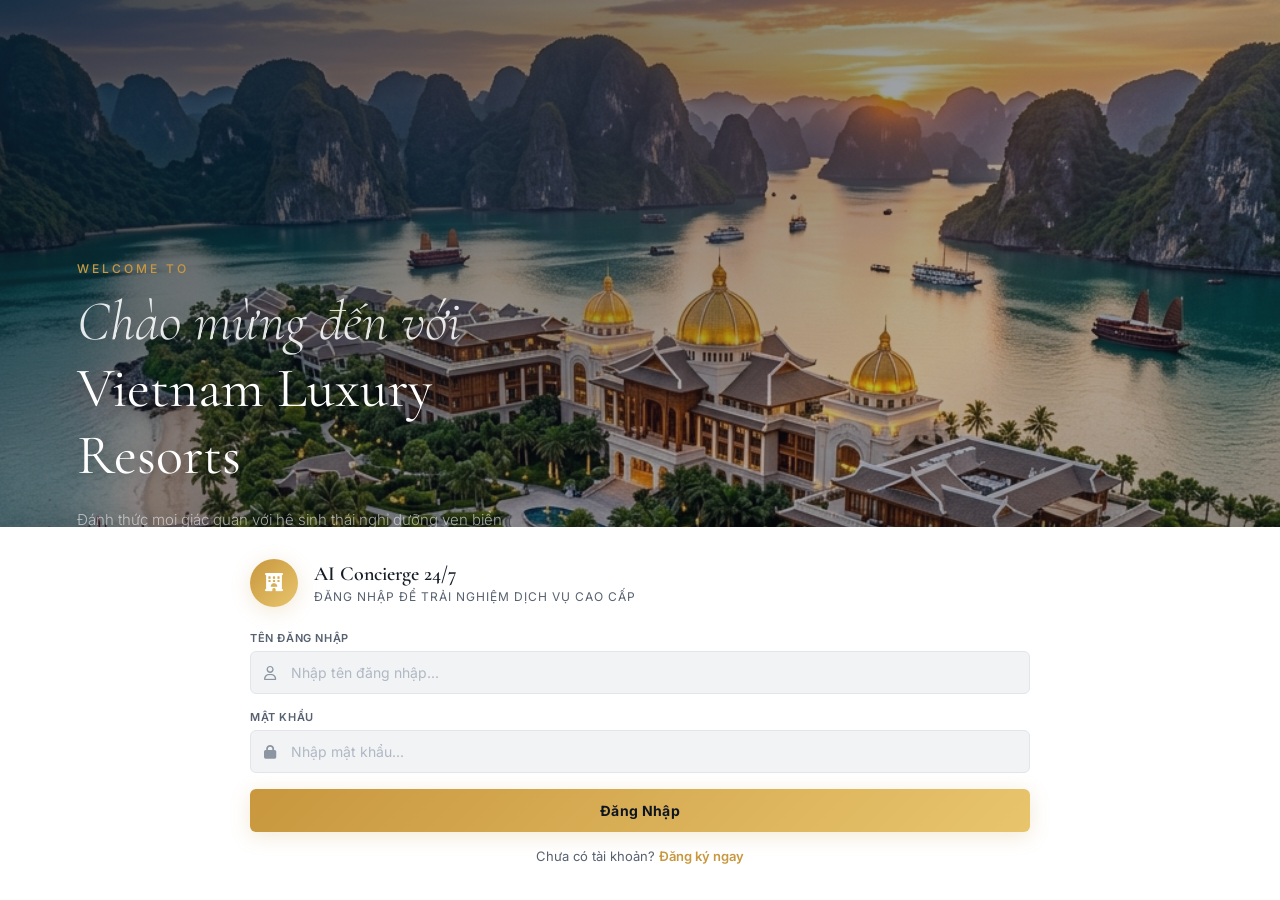
==== frontend/index.html @ 7d132e25 "initial commit" ====
<!DOCTYPE html>
<html lang="vi">
<head>
    <meta charset="UTF-8">
    <meta name="viewport" content="width=device-width, initial-scale=1.0">
    <title>Vietnam Luxury Resorts — AI Concierge 24/7</title>
    <meta name="description" content="Hệ sinh thái nghỉ dưỡng cao cấp Việt Nam với AI Concierge thông minh phục vụ 24/7.">
    <link rel="preconnect" href="https://fonts.googleapis.com">
    <link rel="preconnect" href="https://fonts.gstatic.com" crossorigin>
    <link href="https://fonts.googleapis.com/css2?family=Cormorant+Garamond:ital,wght@0,300;0,400;0,500;0,600;0,700;1,300;1,400&family=Inter:wght@300;400;500;600;700&display=swap" rel="stylesheet">
    <link rel="stylesheet" href="https://cdnjs.cloudflare.com/ajax/libs/font-awesome/6.4.0/css/all.min.css">
    <link rel="stylesheet" href="css/styles.css">
</head>
<body>
    <div id="app">

        <!-- ========== UTILITY TOP BAR ========== -->
        <div id="topbar" class="topbar hidden">
            <div class="topbar-inner">
                <div class="topbar-left">
                    <span class="topbar-greeting"><i class="fa-regular fa-bell"></i> Xin chào, <strong id="topbar-user-name">Guest</strong></span>
                </div>
                <div class="topbar-right">
                    <a href="#" id="topbar-login-link" class="topbar-link"><i class="fa-solid fa-magnifying-glass"></i></a>
                    <span class="topbar-sep">·</span>
                    <span class="topbar-lang">🇻🇳 VIE ›</span>
                    <span class="topbar-sep">·</span>
                    <button id="logout-btn" class="topbar-link topbar-btn" title="Đăng xuất"><i class="fa-solid fa-right-from-bracket"></i> Đăng xuất</button>
                </div>
            </div>
        </div>

        <!-- ========== MAIN NAVBAR — Vinpearl centered logo ========== -->
        <nav id="navbar" class="hidden">
            <div class="nav-inner">
                <button class="nav-hamburger" id="nav-hamburger-btn" aria-label="Menu">
                    <span></span><span></span><span></span>
                </button>

                <div class="nav-left">
                    <a href="#chat" id="nav-chat" class="nav-link active">Trò chuyện</a>
                    <a href="#services" id="nav-services" class="nav-link">Dịch vụ</a>
                    <a href="#admin" id="nav-admin" class="nav-link hidden">Quản trị</a>
                </div>

                <a href="#" class="nav-brand">
                    <svg class="brand-icon" viewBox="0 0 64 52" fill="none">
                        <path d="M32 2C26 10 12 16 4 30c4-6 14-14 28-16 14 2 24 10 28 16C52 16 38 10 32 2z" fill="url(#gGrad)" stroke="url(#gGrad)" stroke-width=".5"/>
                        <path d="M32 2C28 8 18 14 12 24c3-4 10-10 20-12 10 2 17 8 20 12C46 14 36 8 32 2z" fill="url(#gGrad2)" opacity=".5"/>
                        <defs>
                            <linearGradient id="gGrad" x1="4" y1="2" x2="60" y2="30"><stop stop-color="#C8973E"/><stop offset="1" stop-color="#E8C56D"/></linearGradient>
                            <linearGradient id="gGrad2" x1="12" y1="2" x2="52" y2="24"><stop stop-color="#F0D888"/><stop offset="1" stop-color="#C8973E"/></linearGradient>
                        </defs>
                    </svg>
                    <div class="brand-name">
                        <span class="brand-main">VIETNAM LUXURY</span>
                        <span class="brand-sub">RESORTS &amp; SPA</span>
                    </div>
                </a>

                <div class="nav-right">
                    <a href="#" class="nav-link nav-link-secondary">Ưu đãi khuyến mãi</a>
                    <a href="#" class="nav-link nav-link-secondary">VinClub</a>
                    <a href="#chat" class="nav-cta" id="btn-book-now">Đặt Ngay</a>
                </div>
            </div>
        </nav>

        <!-- ========== PAGES ========== -->
        <main id="main-content">

            <!-- ===== 1. LOGIN PAGE — Full-screen Hero ===== -->
            <section id="login-page" class="page-view">
                <div class="hero">
                    <div class="hero-img"></div>
                    <div class="hero-dim"></div>

                    <div class="hero-text">
                        <p class="hero-eyebrow">Welcome to</p>
                        <h1 class="hero-heading"><em>Chào mừng đến với</em><br>Vietnam Luxury Resorts</h1>
                        <p class="hero-desc">Đánh thức mọi giác quan với hệ sinh thái nghỉ dưỡng ven biển đẳng cấp của Vietnam Luxury Resorts</p>
                        <a href="#login" class="hero-btn" id="hero-explore-btn">Khám phá<span class="hero-btn-arrow">→</span></a>
                    </div>

                    <!-- Booking-bar style login -->
                    <div class="hero-bottom-bar">
                        <div class="bottom-bar-wrap">
                            <div class="login-card">
                                <div class="login-card-header">
                                    <div class="login-icon-ring"><i class="fa-solid fa-hotel"></i></div>
                                    <div>
                                        <h2>AI Concierge 24/7</h2>
                                        <p>Đăng nhập để trải nghiệm dịch vụ cao cấp</p>
                                    </div>
                                </div>
                                <form id="login-form" class="login-form">
                                    <div class="field">
                                        <label for="login-username">Tên đăng nhập</label>
                                        <div class="field-input">
                                            <i class="fa-regular fa-user"></i>
                                            <input type="text" id="login-username" required placeholder="Nhập tên đăng nhập...">
                                        </div>
                                    </div>
                                    <div class="field">
                                        <label for="login-password">Mật khẩu</label>
                                        <div class="field-input">
                                            <i class="fa-solid fa-lock"></i>
                                            <input type="password" id="login-password" required placeholder="Nhập mật khẩu...">
                                        </div>
                                    </div>
                                    <div id="login-error" class="alert-error hidden"></div>
                                    <button type="submit" class="btn-primary">Đăng Nhập</button>
                                </form>
                                <p class="login-card-footer">Chưa có tài khoản? <a href="#register">Đăng ký ngay</a></p>
                            </div>
                        </div>
                    </div>
                </div>
            </section>

            <!-- ===== 2. REGISTER PAGE ===== -->
            <section id="register-page" class="page-view hidden">
                <div class="hero">
                    <div class="hero-img"></div>
                    <div class="hero-dim"></div>
                    <div class="hero-text">
                        <p class="hero-eyebrow">Create Account</p>
                        <h1 class="hero-heading"><em>Tạo tài khoản</em><br>Trải nghiệm đẳng cấp</h1>
                        <p class="hero-desc">Đăng ký để sử dụng AI Concierge &amp; đặt dịch vụ 5 sao</p>
                    </div>
                    <div class="hero-bottom-bar">
                        <div class="bottom-bar-wrap">
                            <div class="login-card register-card">
                                <div class="login-card-header">
                                    <div class="login-icon-ring"><i class="fa-solid fa-key"></i></div>
                                    <div>
                                        <h2>Đăng Ký Tài Khoản</h2>
                                        <p>Tạo tài khoản mới</p>
                                    </div>
                                </div>
                                <form id="register-form" class="login-form">
                                    <div class="field-row">
                                        <div class="field">
                                            <label for="register-username">Tên đăng nhập *</label>
                                            <div class="field-input">
                                                <i class="fa-regular fa-user"></i>
                                                <input type="text" id="register-username" required minlength="3" placeholder="Từ 3 ký tự...">
                                            </div>
                                        </div>
                                        <div class="field">
                                            <label for="register-fullname">Họ và tên</label>
                                            <div class="field-input">
                                                <i class="fa-regular fa-id-card"></i>
                                                <input type="text" id="register-fullname" placeholder="Họ và tên...">
                                            </div>
                                        </div>
                                    </div>
                                    <div class="field-row">
                                        <div class="field">
                                            <label for="register-email">Email</label>
                                            <div class="field-input">
                                                <i class="fa-regular fa-envelope"></i>
                                                <input type="email" id="register-email" placeholder="example@resort.com">
                                            </div>
                                        </div>
                                        <div class="field">
                                            <label for="register-password">Mật khẩu *</label>
                                            <div class="field-input">
                                                <i class="fa-solid fa-lock"></i>
                                                <input type="password" id="register-password" required minlength="6" placeholder="Từ 6 ký tự...">
                                            </div>
                                        </div>
                                    </div>
                                    <div id="register-error" class="alert-error hidden"></div>
                                    <button type="submit" class="btn-primary">Đăng Ký &amp; Đăng Nhập</button>
                                </form>
                                <p class="login-card-footer">Đã có tài khoản? <a href="#login">Đăng nhập</a></p>
                            </div>
                        </div>
                    </div>
                </div>
            </section>

            <!-- ===== 3. CHAT PAGE (Light Theme Redesign) ===== -->
            <section id="chat-page" class="page-view hidden">
                <div class="chat-light-wrap">
                    <header class="chat-light-header">
                        <div class="chat-header-left">
                            <div class="header-avatar"><i class="fa-solid fa-robot"></i></div>
                            <div class="header-info">
                                <h2>AI Concierge</h2>
                                <span class="status-text"><span class="status-dot"></span> Trực tuyến · phản hồi tức thì</span>
                            </div>
                        </div>
                        <div class="chat-header-right">
                            <select class="lang-select">
                                <option>VN Tiếng Việt</option>
                                <option>EN English</option>
                            </select>
                        </div>
                    </header>

                    <div id="chat-messages" class="chat-light-body">
                        <div class="chat-date-separator">Hôm nay · Phòng 1208</div>
                        
                        <div class="message-row bot">
                            <div class="avatar"><i class="fa-solid fa-robot"></i></div>
                            <div class="message-content-wrapper">
                                <div class="message-bubble">
                                    <p>Xin chào! Tôi là trợ lý concierge của resort. Tôi có thể giúp bạn đặt nhà hàng, spa, dọn phòng, hỏi giờ tiện ích hay gợi ý hoạt động. Bạn cần gì ạ?</p>
                                </div>
                                <div class="quick-actions-row">
                                    <button class="qa-chip" data-msg="Tôi muốn đặt nhà hàng tối nay">🍽️ Đặt nhà hàng</button>
                                    <button class="qa-chip" data-msg="Hồ bơi mở cửa mấy giờ?">🏊 Giờ hồ bơi</button>
                                    <button class="qa-chip" data-msg="Tôi muốn đặt lịch spa">💆 Đặt spa</button>
                                    <button class="qa-chip" data-msg="Cho tôi xin thêm 2 khăn tắm">🧺 Xin thêm khăn</button>
                                </div>
                            </div>
                        </div>
                    </div>

                    <div class="chat-light-footer">
                        <form id="chat-form" class="chat-input-container">
                            <input type="file" id="chat-file-upload" style="display:none">
                            <button type="button" id="attach-btn" class="btn-attach" title="Đính kèm"><i class="fa-solid fa-paperclip"></i></button>
                            <input type="text" id="chat-input" placeholder="Nhập tin nhắn... (đa ngôn ngữ)" required autocomplete="off">
                            <button type="button" id="voice-btn" class="btn-voice" title="Ghi âm giọng nói"><i class="fa-solid fa-microphone"></i></button>
                            <button type="submit" class="btn-send"><i class="fa-solid fa-paper-plane"></i></button>
                        </form>
                        <p class="chat-disclaimer">AI có thể sai sót. Yêu cầu quan trọng sẽ được chuyển tới nhân viên.</p>
                    </div>
                </div>
            </section>

            <!-- ===== 4. SERVICES PAGE ===== -->
            <section id="services-page" class="page-view hidden">
                <div class="services-container">
                    <div class="services-form-section">
                        <div class="section-title-card">
                            <h2><i class="fa-solid fa-bell-concierge gold-color"></i> Đặt Dịch Vụ</h2>
                            <p>Yêu cầu dịch vụ dọn phòng, giặt là, đưa đón hoặc ẩm thực trực tiếp lên hệ thống.</p>
                        </div>
                        <form id="service-request-form">
                            <div class="form-row">
                                <div class="form-group">
                                    <label for="srv-resort">Khu nghỉ dưỡng *</label>
                                    <select id="srv-resort" required>
                                        <option value="" disabled selected>-- Chọn khu nghỉ dưỡng --</option>
                                        <option value="Azure Bay Resort &amp; Spa (Đà Nẵng)">Azure Bay Resort &amp; Spa (Đà Nẵng)</option>
                                        <option value="Hội An Pearl Resort (Hội An)">Hội An Pearl Resort (Hội An)</option>
                                        <option value="Phú Quốc Paradise (Phú Quốc)">Phú Quốc Paradise (Phú Quốc)</option>
                                        <option value="Sapa Highland Lodge (Sapa)">Sapa Highland Lodge (Sapa)</option>
                                        <option value="Nha Trang Coral Bay (Nha Trang)">Nha Trang Coral Bay (Nha Trang)</option>
                                        <option value="Đà Lạt Pine Valley (Đà Lạt)">Đà Lạt Pine Valley (Đà Lạt)</option>
                                    </select>
                                </div>
                                <div class="form-group">
                                    <label for="srv-room">Số phòng *</label>
                                    <input type="text" id="srv-room" required placeholder="VD: 104, 302, Villa 5...">
                                </div>
                            </div>
                            <div class="form-group">
                                <label for="srv-type">Loại dịch vụ *</label>
                                <select id="srv-type" required>
                                    <option value="" disabled selected>-- Chọn loại dịch vụ --</option>
                                    <option value="Extra Towels">Thêm khăn tắm (Extra Towels)</option>
                                    <option value="Room Cleaning">Dọn phòng (Room Cleaning)</option>
                                    <option value="Minibar Restock">Minibar (Restock)</option>
                                    <option value="Maintenance">Kỹ thuật (Maintenance)</option>
                                    <option value="Laundry">Giặt là (Laundry)</option>
                                    <option value="Airport Transfer">Đưa đón sân bay</option>
                                    <option value="Restaurant Booking">Đặt bàn nhà hàng</option>
                                    <option value="Spa Booking">Đặt lịch spa</option>
                                    <option value="Tour Booking">Đặt tour du lịch</option>
                                    <option value="Special Request">Yêu cầu đặc biệt</option>
                                </select>
                            </div>
                            <div class="form-group">
                                <label for="srv-details">Chi tiết yêu cầu *</label>
                                <textarea id="srv-details" rows="4" required placeholder="Ghi cụ thể yêu cầu..."></textarea>
                            </div>
                            <div id="service-success-msg" class="alert-success hidden"></div>
                            <div id="service-error-msg" class="alert-error hidden"></div>
                            <button type="submit" class="btn-primary btn-lg"><i class="fa-solid fa-paper-plane"></i> Gửi Yêu Cầu</button>
                        </form>
                    </div>
                    <div class="services-list-section">
                        <h3><i class="fa-solid fa-clock-rotate-left"></i> Lịch Sử Yêu Cầu</h3>
                        <div id="services-history-list" class="history-list">
                            <div class="no-history">Chưa có yêu cầu nào được gửi.</div>
                        </div>
                    </div>
                </div>
            </section>

            <!-- ===== 5. ADMIN PAGE ===== -->
            <section id="admin-page" class="page-view hidden">
                <div class="admin-container">
                    <div class="admin-header">
                        <h2><i class="fa-solid fa-gauge-high gold-color"></i> Quản Trị Hệ Thống</h2>
                        <button id="refresh-admin-btn" class="btn-outline"><i class="fa-solid fa-arrows-rotate"></i> Làm mới</button>
                    </div>
                    <div class="admin-stats">
                        <div class="stat-card"><div class="stat-icon si-blue"><i class="fa-solid fa-users"></i></div><div class="stat-info"><h4 id="stat-total-users">0</h4><p>Người Dùng</p></div></div>
                        <div class="stat-card"><div class="stat-icon si-amber"><i class="fa-solid fa-circle-question"></i></div><div class="stat-info"><h4 id="stat-pending-requests">0</h4><p>Chờ Xử Lý</p></div></div>
                        <div class="stat-card"><div class="stat-icon si-green"><i class="fa-solid fa-circle-check"></i></div><div class="stat-info"><h4 id="stat-completed-requests">0</h4><p>Hoàn Thành</p></div></div>
                    </div>
                    <div class="admin-grid">
                        <div class="admin-card requests-mgmt">
                            <h3><i class="fa-solid fa-bell-concierge"></i> Quản Lý Yêu Cầu Dịch Vụ</h3>
                            <div class="table-responsive">
                                <table class="admin-table">
                                    <thead><tr><th>ID</th><th>Khách</th><th>Phòng</th><th>Resort</th><th>Dịch vụ</th><th>Chi tiết</th><th>Trạng thái</th><th>Hành động</th></tr></thead>
                                    <tbody id="admin-requests-tbody"><tr><td colspan="8" class="text-center">Đang tải dữ liệu...</td></tr></tbody>
                                </table>
                            </div>
                        </div>
                        <div class="admin-card users-mgmt">
                            <h3><i class="fa-solid fa-user-gear"></i> Phân Quyền Người Dùng</h3>
                            <div class="table-responsive">
                                <table class="admin-table">
                                    <thead><tr><th>ID</th><th>Username</th><th>Họ tên</th><th>Vai trò</th><th>Hành động</th></tr></thead>
                                    <tbody id="admin-users-tbody"><tr><td colspan="5" class="text-center">Đang tải dữ liệu...</td></tr></tbody>
                                </table>
                            </div>
                        </div>
                    </div>
                </div>
            </section>
        </main>
    </div>

    <script src="js/app.js"></script>
    <script src="js/auth.js"></script>
    <script src="js/chat.js"></script>
    <script src="js/services.js"></script>
    <script src="js/admin.js"></script>
</body>
</html>
---- frontend/css/styles.css ----
/* ==========================================================================
   VIETNAM LUXURY RESORTS — Vinpearl-Inspired Design System v2
   ========================================================================== */

/* ===== DESIGN TOKENS ===== */
:root {
    /* Core palette */
    --bg-dark:    #141c27;
    --bg-deeper:  #0d1520;
    --bg-card:    #1b2535;
    --bg-surface: #1f2d3f;

    /* Gold spectrum */
    --gold:       #c8973e;
    --gold-light: #e8c56d;
    --gold-bright:#f0d888;
    --gold-dim:   #a07830;
    --gold-glow:  rgba(200,151,62,.28);

    /* Accent */
    --orange:     #e67e30;
    --orange-hover:#cd6a20;
    --teal:       #22a090;
    --teal-light: #38c4b0;

    /* Neutrals */
    --white:      #ffffff;
    --cream:      #f9f7f3;
    --gray-100:   #f1f3f5;
    --gray-200:   #e2e5e9;
    --gray-400:   #8c96a3;
    --gray-600:   #576170;
    --gray-800:   #2a3444;

    /* Semantic */
    --danger:     #e54545;
    --success:    #28a870;
    --info:       #4b8ade;

    /* Typography */
    --ff-display: 'Cormorant Garamond', Georgia, serif;
    --ff-body:    'Inter', -apple-system, BlinkMacSystemFont, sans-serif;

    /* Spacing */
    --radius-sm:  6px;
    --radius-md:  10px;
    --radius-lg:  16px;
    --radius-xl:  24px;

    /* Shadows */
    --shadow-sm:  0 1px 3px rgba(0,0,0,.12);
    --shadow-md:  0 4px 14px rgba(0,0,0,.18);
    --shadow-lg:  0 12px 36px rgba(0,0,0,.28);
    --shadow-gold:0 4px 20px rgba(200,151,62,.22);

    /* Transitions */
    --ease:       cubic-bezier(.4,0,.2,1);
    --dur:        .28s;
}

/* ===== RESET ===== */
*,*::before,*::after { margin:0; padding:0; box-sizing:border-box; }

html, body {
    height: 100%;
    font-family: var(--ff-body);
    font-size: 15px;
    background: var(--bg-dark);
    color: var(--white);
    overflow-x: hidden;
    -webkit-font-smoothing: antialiased;
}

h1,h2,h3,h4,h5,h6 {
    font-family: var(--ff-display);
    font-weight: 500;
    line-height: 1.25;
}

a { color: var(--gold-light); text-decoration: none; transition: color var(--dur) var(--ease); }
a:hover { color: var(--gold-bright); }

img { max-width: 100%; display: block; }

/* ===== LAYOUT ===== */
#app { display: flex; flex-direction: column; height: 100vh; }
#main-content { flex: 1; display: flex; flex-direction: column; overflow: hidden; }
.page-view { flex: 1; display: flex; flex-direction: column; overflow-y: auto; animation: fadeUp .5s var(--ease); }


/* ==================================================================
   TOP UTILITY BAR
   ================================================================== */
.topbar {
    background: rgba(13,21,32,.96);
    backdrop-filter: blur(16px);
    padding: 6px 36px;
    font-size: 12px;
    letter-spacing: .3px;
    border-bottom: 1px solid rgba(255,255,255,.05);
    z-index: 120;
}
.topbar-inner { max-width:1440px; margin:0 auto; display:flex; justify-content:space-between; align-items:center; }
.topbar-left { display:flex; align-items:center; gap:10px; }
.topbar-greeting { color: rgba(255,255,255,.6); display:flex; align-items:center; gap:6px; }
.topbar-greeting i { color: var(--gold); font-size: 13px; }
.topbar-greeting strong { color: var(--gold-light); font-weight:500; }
.topbar-right { display:flex; align-items:center; gap:10px; }
.topbar-link { color:rgba(255,255,255,.6); cursor:pointer; transition: color .2s; font-size: 12px; }
.topbar-link:hover { color: var(--gold-light); }
.topbar-btn { background:none; border:none; font-family:inherit; }
.topbar-sep { color:rgba(255,255,255,.2); user-select:none; }
.topbar-lang { color:rgba(255,255,255,.7); font-weight:500; cursor:pointer; }

/* ==================================================================
   MAIN NAVBAR — Vinpearl Centered-Logo
   ================================================================== */
#navbar {
    background: rgba(13,21,32,.9);
    backdrop-filter: blur(20px);
    -webkit-backdrop-filter: blur(20px);
    border-bottom: 1px solid rgba(255,255,255,.07);
    position: sticky; top:0; z-index:100;
}
.nav-inner {
    max-width: 1440px;
    margin: 0 auto;
    display: grid;
    grid-template-columns: 1fr auto 1fr;
    align-items: center;
    padding: 0 36px;
    min-height: 76px;
}

/* Hamburger (mobile) */
.nav-hamburger {
    display: none;
    flex-direction: column; gap:5px;
    background: none; border: none; cursor: pointer; padding: 8px;
}
.nav-hamburger span {
    display: block; width:22px; height:2px; background:var(--white); border-radius:2px;
    transition: var(--dur) var(--ease);
}

/* Left nav links */
.nav-left, .nav-right {
    display: flex; align-items: center; gap: 6px;
}
.nav-left { justify-self: start; }
.nav-right { justify-self: end; }

.nav-link {
    position: relative;
    padding: 8px 18px;
    color: rgba(255,255,255,.75);
    font-size: 14px;
    font-weight: 500;
    letter-spacing: .4px;
    transition: color var(--dur) var(--ease);
}
.nav-link::after {
    content:'';
    position:absolute; bottom:0; left:50%; width:0;
    height:2px; background:var(--gold);
    transition: width .3s var(--ease), left .3s var(--ease);
}
.nav-link:hover { color: var(--white); }
.nav-link:hover::after { width:60%; left:20%; }
.nav-link.active { color: var(--white); }
.nav-link.active::after { width:60%; left:20%; }
.nav-link-secondary { color: rgba(255,255,255,.5) !important; font-size:13px !important; }

/* Center brand */
.nav-brand {
    display: flex; flex-direction: column; align-items: center; gap: 2px;
    padding: 8px 0; text-decoration: none;
}
.brand-icon { width:44px; height:36px; filter: drop-shadow(0 2px 6px rgba(200,151,62,.35)); }
.brand-name { text-align:center; }
.brand-main {
    display: block;
    font-family: var(--ff-display);
    font-size: 17px; font-weight:600; letter-spacing:3.5px;
    color: var(--white);
}
.brand-sub {
    display: block;
    font-family: var(--ff-body);
    font-size: 8.5px; font-weight:400; letter-spacing:4.5px;
    color: var(--gold); text-transform:uppercase;
}

/* CTA Button — Orange like Vinpearl */
.nav-cta {
    display: inline-flex; align-items:center; gap:6px;
    padding: 10px 26px;
    background: var(--orange);
    color: var(--white) !important;
    font-weight: 600; font-size: 14px;
    border-radius: var(--radius-sm);
    letter-spacing: .4px;
    box-shadow: 0 3px 12px rgba(230,126,48,.35);
    transition: all var(--dur) var(--ease);
    text-decoration: none;
}
.nav-cta::after { display:none !important; }
.nav-cta:hover {
    background: var(--orange-hover);
    transform: translateY(-1px);
    box-shadow: 0 5px 18px rgba(230,126,48,.45);
}


/* ==================================================================
   HERO SECTION — Full-screen Vinpearl Landing
   ================================================================== */
.hero {
    position: relative;
    width: 100%; min-height: 100vh;
    display: flex; flex-direction: column;
    justify-content: center; align-items: flex-start;
    overflow: hidden;
}
.hero-img {
    position: absolute; inset:0; z-index:0;
    background: url('hero-bg.png') no-repeat center center;
    background-size: cover;
    animation: slowZoom 30s ease-in-out infinite alternate;
}
@keyframes slowZoom { from { transform:scale(1); } to { transform:scale(1.08); } }

.hero-dim {
    position: absolute; inset:0; z-index:1;
    background: linear-gradient(
        150deg,
        rgba(13,21,32,.72) 0%,
        rgba(13,21,32,.42) 35%,
        rgba(13,21,32,.28) 55%,
        rgba(13,21,32,.55) 100%
    );
}

/* Hero Text */
.hero-text {
    position: relative; z-index:2;
    padding: 0 clamp(32px, 6vw, 100px);
    max-width: 680px;
    animation: heroSlide 1s var(--ease);
}
@keyframes heroSlide {
    from { opacity:0; transform: translateY(36px); }
    to   { opacity:1; transform: translateY(0); }
}

.hero-eyebrow {
    font-family: var(--ff-body);
    font-size: 12px;
    text-transform: uppercase;
    letter-spacing: 3px;
    color: var(--gold);
    margin-bottom: 12px;
    font-weight: 500;
}

.hero-heading {
    font-family: var(--ff-display);
    font-size: clamp(34px, 5vw, 56px);
    font-weight: 400;
    color: var(--white);
    line-height: 1.2;
    margin-bottom: 18px;
    text-shadow: 0 3px 24px rgba(0,0,0,.35);
}
.hero-heading em {
    font-style: italic;
    font-weight: 300;
    color: rgba(255,255,255,.88);
}

.hero-desc {
    font-size: 15px;
    font-weight: 300;
    color: rgba(255,255,255,.68);
    line-height: 1.7;
    max-width: 460px;
    margin-bottom: 32px;
}

.hero-btn {
    display: inline-flex; align-items:center; gap:10px;
    padding: 13px 34px;
    border: 1.5px solid rgba(255,255,255,.45);
    color: var(--white);
    font-size: 14px; font-weight: 500; letter-spacing: 1px;
    transition: all var(--dur) var(--ease);
}
.hero-btn:hover {
    background: rgba(255,255,255,.1);
    border-color: var(--white);
    transform: translateX(4px);
    color: var(--white);
}
.hero-btn-arrow {
    font-size: 18px;
    transition: transform .3s var(--ease);
}
.hero-btn:hover .hero-btn-arrow { transform: translateX(4px); }


/* ==================================================================
   HERO BOTTOM BAR — Login / Booking Card
   ================================================================== */
.hero-bottom-bar {
    position: absolute;
    bottom: 0; left:0; right:0;
    z-index: 10;
    background: var(--white);
    box-shadow: 0 -6px 40px rgba(0,0,0,.18);
}
.bottom-bar-wrap {
    max-width: 860px;
    margin: 0 auto;
    padding: 32px 40px 36px;
}

/* Login Card */
.login-card { background: transparent; }
.login-card-header {
    display: flex; align-items:center; gap:16px;
    margin-bottom: 24px;
}
.login-icon-ring {
    width: 48px; height: 48px;
    border-radius: 50%;
    background: linear-gradient(135deg, var(--gold) 0%, var(--gold-light) 100%);
    display: flex; align-items:center; justify-content:center;
    color: var(--white);
    font-size: 18px;
    box-shadow: var(--shadow-gold);
    flex-shrink: 0;
}
.login-card-header h2 {
    font-size: 20px;
    color: var(--bg-dark);
    font-weight: 600;
}
.login-card-header p {
    font-size: 12px;
    color: var(--gray-600);
    text-transform: uppercase;
    letter-spacing: 1px;
    margin-top: 2px;
}

/* Form Fields */
.login-form { display: flex; flex-direction: column; gap: 16px; }
.field-row { display: grid; grid-template-columns: 1fr 1fr; gap: 16px; }
.field { display: flex; flex-direction: column; gap: 6px; }
.field label {
    font-size: 11px;
    font-weight: 600;
    text-transform: uppercase;
    letter-spacing: .6px;
    color: var(--gray-600);
}
.field-input {
    position: relative;
}
.field-input i {
    position: absolute; left:14px; top:50%;
    transform: translateY(-50%);
    color: var(--gray-400); font-size: 14px;
}
.field-input input {
    width: 100%;
    padding: 12px 14px 12px 40px;
    background: var(--gray-100);
    border: 1.5px solid var(--gray-200);
    border-radius: var(--radius-sm);
    color: var(--bg-dark);
    font-size: 14px;
    font-family: var(--ff-body);
    transition: all var(--dur) var(--ease);
}
.field-input input::placeholder { color: #b0b8c4; }
.field-input input:focus {
    outline: none;
    border-color: var(--gold);
    background: var(--white);
    box-shadow: 0 0 0 3px rgba(200,151,62,.1);
}

.login-card-footer {
    text-align: center;
    margin-top: 16px;
    font-size: 13px;
    color: var(--gray-600);
}
.login-card-footer a { font-weight: 600; color: var(--gold); }
.login-card-footer a:hover { color: var(--gold-dim); }

/* Register Card wider */
.register-card .bottom-bar-wrap { max-width: 960px; }

/* Alert Messages */
.alert-error {
    background: rgba(229,69,69,.08);
    border: 1px solid rgba(229,69,69,.22);
    color: var(--danger);
    padding: 10px 14px;
    border-radius: var(--radius-sm);
    font-size: 13px;
    animation: fadeUp .3s var(--ease);
}
.alert-success {
    background: rgba(40,168,112,.08);
    border: 1px solid rgba(40,168,112,.22);
    color: var(--success);
    padding: 10px 14px;
    border-radius: var(--radius-sm);
    font-size: 13px;
}

/* Keep old class names for JS compatibility */
.error-msg {
    background: rgba(229,69,69,.08);
    border: 1px solid rgba(229,69,69,.22);
    color: var(--danger);
    padding: 10px 14px;
    border-radius: var(--radius-sm);
    font-size: 13px;
    margin-bottom: 16px;
    animation: fadeUp .3s var(--ease);
}
.success-msg {
    background: rgba(40,168,112,.08);
    border: 1px solid rgba(40,168,112,.22);
    color: var(--success);
    padding: 10px 14px;
    border-radius: var(--radius-sm);
    font-size: 13px;
    margin-bottom: 16px;
}


/* ==================================================================
   PRIMARY BUTTONS
   ================================================================== */
.btn-primary {
    display: inline-flex; align-items:center; justify-content:center; gap:8px;
    padding: 13px 28px;
    background: linear-gradient(135deg, var(--gold) 0%, var(--gold-light) 100%);
    color: var(--bg-deeper);
    font-size: 14px; font-weight: 700;
    border: none; border-radius: var(--radius-sm);
    cursor: pointer;
    font-family: var(--ff-body);
    letter-spacing: .3px;
    box-shadow: var(--shadow-gold);
    transition: all var(--dur) var(--ease);
}
.btn-primary:hover {
    transform: translateY(-2px);
    box-shadow: 0 6px 24px rgba(200,151,62,.4);
}
.btn-primary:active { transform: translateY(0); }
.btn-primary.btn-lg { padding: 15px 34px; font-size: 15px; }

.btn-outline {
    display: inline-flex; align-items:center; gap:8px;
    padding: 10px 22px;
    background: transparent;
    border: 1.5px solid var(--gold);
    color: var(--gold);
    font-size: 13px; font-weight: 600;
    border-radius: var(--radius-sm);
    cursor: pointer; font-family: var(--ff-body);
    transition: all var(--dur) var(--ease);
}
.btn-outline:hover { background: rgba(200,151,62,.1); }

.btn-ghost {
    background: none; border: 1px solid rgba(255,255,255,.1);
    color: rgba(255,255,255,.6);
    padding: 7px 14px; border-radius: var(--radius-sm);
    font-size: 12px; cursor: pointer; font-family: var(--ff-body);
    transition: all var(--dur) var(--ease);
}
.btn-ghost:hover { background: rgba(255,255,255,.05); color: var(--white); border-color: rgba(255,255,255,.2); }

/* Legacy .btn class support */
.btn { display:inline-flex; align-items:center; justify-content:center; gap:8px;
       padding:12px 24px; font-size:14px; font-weight:600; border-radius:var(--radius-sm);
       cursor:pointer; border:none; transition:all var(--dur) var(--ease); font-family:var(--ff-body); }
.btn-gold { background:linear-gradient(135deg,var(--gold),var(--gold-light)); color:var(--bg-deeper); box-shadow:var(--shadow-gold); }
.btn-gold:hover { transform:translateY(-2px); box-shadow:0 6px 24px rgba(200,151,62,.4); }
.btn-block { width:100%; }


/* ==================================================================
   CHAT PAGE
   ================================================================== */
/* ==================================================================
   CHAT PAGE (Light Theme Redesign)
   ================================================================== */
#chat-page { padding:0; overflow:hidden; background: #f4f6f8; }

.chat-light-wrap {
    display: flex; flex-direction: column; flex: 1; height: 100%;
    max-width: 1200px; margin: 0 auto; width: 100%;
    background: #f4f6f8;
}

/* Header */
.chat-light-header {
    display: flex; justify-content: space-between; align-items: center;
    padding: 16px 24px;
    background: #ffffff;
    border-bottom: 1px solid #e2e8f0;
}
.chat-header-left { display: flex; align-items: center; gap: 12px; }
.header-avatar {
    width: 44px; height: 44px; border-radius: 8px;
    background: #1e3a8a; color: #ffffff;
    display: flex; align-items: center; justify-content: center; font-size: 20px;
}
.header-info h2 { font-size: 16px; color: #1e293b; font-weight: 600; font-family: var(--ff-body); margin: 0 0 2px 0; }
.status-text { font-size: 12px; color: #10b981; display: flex; align-items: center; gap: 6px; }
.status-dot { width: 6px; height: 6px; background: #10b981; border-radius: 50%; display: inline-block; }

.chat-header-right { display: flex; align-items: center; }
.lang-select {
    padding: 6px 12px; border: 1px solid #cbd5e1; border-radius: 20px;
    background: #ffffff; color: #334155; font-size: 13px; cursor: pointer; outline: none;
}

/* Body & Messages */
.chat-light-body {
    flex: 1; overflow-y: auto; padding: 24px;
    display: flex; flex-direction: column; gap: 20px;
}
.chat-date-separator {
    text-align: center; font-size: 12px; color: #94a3b8;
    margin: 10px 0 20px 0; font-weight: 500;
}

.message-row { display: flex; gap: 12px; max-width: 85%; }
.message-row.bot { align-self: flex-start; }
.message-row.user { align-self: flex-end; flex-direction: row-reverse; }

.message-row .avatar {
    width: 36px; height: 36px; border-radius: 50%;
    display: flex; align-items: center; justify-content: center; font-size: 16px; flex-shrink: 0;
}
.message-row.bot .avatar { background: #1e3a8a; color: #ffffff; border-radius: 8px; }
.message-row.user .avatar { display: none; }

.message-content-wrapper { display: flex; flex-direction: column; gap: 8px; }
.message-row.user .message-content-wrapper { align-items: flex-end; }

.message-bubble {
    padding: 14px 18px;
    font-size: 14px; line-height: 1.6;
    border-radius: 16px;
    box-shadow: 0 2px 4px rgba(0,0,0,0.02);
}
.message-row.bot .message-bubble {
    background: #ffffff; color: #334155;
    border-top-left-radius: 4px;
    border: 1px solid #e2e8f0;
}
.message-row.user .message-bubble {
    background: #25447a; color: #ffffff;
    border-bottom-right-radius: 4px;
}
.message-bubble p { margin-bottom: 8px; }
.message-bubble p:last-child { margin-bottom: 0; }
.message-bubble strong { font-weight: 600; }

.timestamp { font-size: 11px; color: #94a3b8; margin-top: 4px; }
.message-row.bot .timestamp { text-align: left; }
.message-row.user .timestamp { text-align: right; }

/* Quick Actions */
.quick-actions-row { display: flex; flex-wrap: wrap; gap: 8px; margin-top: 4px; }
.qa-chip {
    padding: 8px 14px; background: #ffffff; border: 1px solid #e2e8f0;
    border-radius: 20px; font-size: 13px; color: #475569;
    cursor: pointer; transition: all 0.2s; box-shadow: 0 1px 2px rgba(0,0,0,0.02);
}
.qa-chip:hover { background: #f8fafc; border-color: #cbd5e1; transform: translateY(-1px); }

/* Input Footer */
.chat-light-footer { padding: 16px 24px 24px; background: #f4f6f8; }
.chat-input-container {
    display: flex; align-items: center; gap: 8px;
    background: #ffffff; padding: 8px 12px 8px 16px;
    border-radius: 30px; border: 1px solid #cbd5e1;
    box-shadow: 0 4px 12px rgba(0,0,0,0.03);
}
.btn-attach, .btn-voice {
    background: none; border: none; color: #94a3b8; font-size: 18px;
    cursor: pointer; padding: 8px; transition: color 0.2s; display: flex; align-items: center; justify-content: center;
}
.btn-attach:hover, .btn-voice:hover { color: #1e3a8a; }
.btn-voice.recording { color: #ef4444; animation: pulse-voice 1.5s infinite; }
@keyframes pulse-voice { 0% { transform: scale(1); } 50% { transform: scale(1.2); } 100% { transform: scale(1); } }

#chat-input {
    flex: 1; border: none; background: transparent; padding: 8px;
    font-size: 15px; color: #334155; font-family: var(--ff-body); outline: none;
}
#chat-input::placeholder { color: #94a3b8; }
.btn-send {
    width: 40px; height: 40px; border-radius: 50%;
    background: #1e3a8a; color: #ffffff; border: none;
    display: flex; align-items: center; justify-content: center;
    cursor: pointer; font-size: 15px; transition: background 0.2s;
}
.btn-send:hover { background: #172a6b; }
.chat-disclaimer { text-align: center; font-size: 12px; color: #94a3b8; margin-top: 12px; }

/* Typing Indicator (Updated for light theme) */
.typing-box { padding: 14px 20px; }
.typing-dots { display: flex; align-items: center; gap: 5px; height: 12px; }
.typing-dots span {
    width: 6px; height: 6px; background: #94a3b8; border-radius: 50%;
    animation: bounce 1.4s infinite ease-in-out both;
}
.typing-dots span:nth-child(1) { animation-delay: -0.32s; }
.typing-dots span:nth-child(2) { animation-delay: -0.16s; }



/* ==================================================================
   SERVICES PAGE
   ================================================================== */
#services-page {
    padding: 28px;
    background: linear-gradient(180deg, var(--bg-deeper) 0%, var(--bg-dark) 100%);
}
.services-container {
    max-width: 1200px; margin:0 auto;
    display: grid; grid-template-columns: 1.2fr 1fr; gap:24px;
    flex: 1;
}
.services-form-section {
    background: rgba(255,255,255,.025);
    border: 1px solid rgba(255,255,255,.06);
    border-radius: var(--radius-lg);
    padding: 32px;
    overflow-y: auto;
}
.section-title-card { margin-bottom:24px; }
.section-title-card h2 {
    font-size:22px; color:var(--white); margin-bottom:6px;
    display:flex; align-items:center; gap:10px;
}
.section-title-card p { font-size:13px; color:var(--gray-400); line-height:1.5; }

.form-row { display:grid; grid-template-columns:1fr 1fr; gap:16px; }
.form-group { margin-bottom:18px; }
.form-group label {
    display:block; font-size:11px; font-weight:600;
    text-transform:uppercase; letter-spacing:.5px;
    color:rgba(255,255,255,.7); margin-bottom:7px;
}
.form-group input, .form-group select, .form-group textarea {
    width:100%; padding:12px 14px;
    background: rgba(255,255,255,.035);
    border: 1px solid rgba(255,255,255,.07);
    border-radius: var(--radius-sm);
    color: var(--white); font-size:14px;
    font-family: var(--ff-body);
    transition: all var(--dur) var(--ease);
}
.form-group input:focus, .form-group select:focus, .form-group textarea:focus {
    outline:none; border-color:var(--gold);
    background: rgba(255,255,255,.05);
    box-shadow: 0 0 0 3px rgba(200,151,62,.08);
}
.form-group select option { background:var(--bg-dark); color:var(--white); }

.services-list-section {
    background: rgba(255,255,255,.02);
    border: 1px solid rgba(255,255,255,.06);
    border-radius: var(--radius-lg);
    padding: 32px;
    display:flex; flex-direction:column;
}
.services-list-section h3 {
    font-size:17px; color:var(--white); margin-bottom:18px;
    display:flex; align-items:center; gap:8px;
}
.services-list-section h3 i { color: var(--gold); }
.history-list { flex:1; overflow-y:auto; display:flex; flex-direction:column; gap:12px; }
.no-history { text-align:center; padding:36px; color:var(--gray-400); font-size:14px; }

/* Request Cards */
.request-card {
    background: rgba(255,255,255,.03);
    border: 1px solid rgba(255,255,255,.06);
    border-radius: var(--radius-md);
    padding: 16px;
    transition: all var(--dur) var(--ease);
}
.request-card:hover { border-color:rgba(200,151,62,.22); background:rgba(255,255,255,.045); }
.request-card-header { display:flex; justify-content:space-between; align-items:flex-start; margin-bottom:10px; }
.request-type { font-size:15px; font-weight:600; color:var(--white); }
.request-resort { font-size:12px; color:var(--gold); font-weight:500; margin-top:2px; }

.status-badge {
    font-size:10px; font-weight:700; padding:4px 10px;
    border-radius:12px; text-transform:uppercase; letter-spacing:.5px;
}
.status-badge.pending    { background:rgba(234,179,8,.1); color:#eab308; border:1px solid rgba(234,179,8,.2); }
.status-badge.in_progress{ background:rgba(59,130,246,.1); color:#60a5fa; border:1px solid rgba(59,130,246,.2); }
.status-badge.completed  { background:rgba(34,197,94,.1); color:#4ade80; border:1px solid rgba(34,197,94,.2); }
.status-badge.cancelled  { background:rgba(229,69,69,.1); color:#fca5a5; border:1px solid rgba(229,69,69,.2); }

.request-details {
    font-size:13px; color:rgba(255,255,255,.78); line-height:1.4;
    margin-bottom:10px; padding:8px 10px;
    background:rgba(0,0,0,.14); border-radius:var(--radius-sm);
}
.request-card-footer {
    display:flex; justify-content:space-between; align-items:center;
    font-size:11px; color:var(--gray-400);
}


/* ==================================================================
   ADMIN DASHBOARD
   ================================================================== */
#admin-page {
    padding: 28px;
    background: linear-gradient(180deg, var(--bg-deeper) 0%, var(--bg-dark) 100%);
}
.admin-container { max-width:1440px; margin:0 auto; display:flex; flex-direction:column; gap:22px; }
.admin-header {
    display:flex; justify-content:space-between; align-items:center;
    padding-bottom:16px; border-bottom:1px solid rgba(255,255,255,.06);
}
.admin-header h2 { font-size:22px; color:var(--white); }

.admin-stats {
    display: grid;
    grid-template-columns: repeat(3, 1fr);
    gap: 18px;
}
.stat-card {
    background: rgba(255,255,255,.03);
    border: 1px solid rgba(255,255,255,.06);
    border-radius: var(--radius-md);
    padding: 22px;
    display: flex; align-items:center; gap:16px;
    transition: all var(--dur) var(--ease);
}
.stat-card:hover { border-color:rgba(200,151,62,.18); background:rgba(255,255,255,.04); }
.stat-icon {
    width:50px; height:50px; border-radius:var(--radius-md);
    display:flex; align-items:center; justify-content:center; font-size:20px;
}
.si-blue  { background:rgba(75,138,222,.12); color:#60a5fa; }
.si-amber { background:rgba(234,179,8,.12);  color:#facc15; }
.si-green { background:rgba(40,168,112,.12); color:#4ade80; }
.stat-info h4 { font-size:28px; font-family:var(--ff-body); font-weight:700; color:var(--white); }
.stat-info p  { font-size:12px; color:var(--gray-400); margin-top:2px; }

.admin-grid { display:grid; grid-template-columns:1.8fr 1fr; gap:22px; }
.admin-card {
    background: rgba(255,255,255,.02);
    border: 1px solid rgba(255,255,255,.06);
    border-radius: var(--radius-lg);
    padding: 26px;
}
.admin-card h3 {
    font-size:16px; color:var(--white); margin-bottom:18px;
    display:flex; align-items:center; gap:10px;
    font-family: var(--ff-body); font-weight:600;
}
.admin-card h3 i { color: var(--gold); }

.table-responsive { overflow-x:auto; }
.admin-table { width:100%; border-collapse:collapse; font-size:13px; text-align:left; }
.admin-table th {
    padding:11px 14px;
    border-bottom:2px solid rgba(200,151,62,.18);
    color:var(--gold); font-weight:600;
    text-transform:uppercase; font-size:10px; letter-spacing:.6px;
}
.admin-table td {
    padding:11px 14px;
    border-bottom:1px solid rgba(255,255,255,.05);
    color:rgba(255,255,255,.82); vertical-align:middle;
}
.admin-table tbody tr:hover { background:rgba(255,255,255,.02); }

.text-center { text-align:center; }
.gold-color { color: var(--gold); }

.status-select {
    padding:6px 10px; background:var(--bg-card); border:1px solid rgba(255,255,255,.08);
    border-radius:var(--radius-sm); color:var(--white); font-size:12px;
    cursor:pointer; outline:none; transition:all var(--dur);
}
.status-select:focus { border-color:var(--gold); }
.status-select option { background:var(--bg-dark); }

.role-badge {
    display:inline-block; padding:3px 8px; border-radius:4px;
    font-weight:700; font-size:10px; text-transform:uppercase; letter-spacing:.5px;
}
.role-badge.admin { background:rgba(229,69,69,.1); color:#fca5a5; }
.role-badge.staff { background:rgba(75,138,222,.1); color:#60a5fa; }
.role-badge.guest { background:rgba(156,163,175,.1); color:#e5e7eb; }


/* ==================================================================
   ANIMATIONS
   ================================================================== */
@keyframes fadeUp {
    from { opacity:0; transform:translateY(14px); }
    to   { opacity:1; transform:translateY(0); }
}

/* ==================================================================
   SCROLLBAR
   ================================================================== */
::-webkit-scrollbar { width:5px; }
::-webkit-scrollbar-track { background:transparent; }
::-webkit-scrollbar-thumb { background:rgba(255,255,255,.08); border-radius:8px; }
::-webkit-scrollbar-thumb:hover { background:rgba(255,255,255,.16); }

/* ==================================================================
   UTILITIES
   ================================================================== */
.hidden { display: none !important; }

/* ==================================================================
   RESPONSIVE
   ================================================================== */
@media (max-width:1024px) {
    .hero-heading { font-size:clamp(28px,4.5vw,42px); }
    .services-container { grid-template-columns:1fr; overflow-y:auto; }
    .services-form-section,.services-list-section { overflow-y:visible; }
    .admin-grid { grid-template-columns:1fr; }
    .admin-stats { grid-template-columns:repeat(auto-fit,minmax(200px,1fr)); }
    .nav-link-secondary { display:none !important; }
    .nav-inner { gap:6px; }
}

@media (max-width:768px) {
    .topbar { padding:5px 16px; }
    .topbar-left { display:none; }
    #navbar { padding:0; }
    .nav-inner {
        grid-template-columns:auto 1fr auto;
        padding:0 16px; min-height:60px;
    }
    .nav-hamburger { display:flex; }
    .nav-left { display:none; }
    .nav-right { display:none; }
    .nav-brand { gap:1px; }
    .brand-main { font-size:14px; letter-spacing:2px; }
    .brand-sub { font-size:7px; }
    .brand-icon { width:32px; height:26px; }

    /* Show hamburger menu */
    .nav-left.open, .nav-right.open {
        display:flex; flex-direction:column;
        position:absolute; top:60px; left:0; right:0;
        background:rgba(13,21,32,.98); backdrop-filter:blur(20px);
        padding:16px; gap:8px;
        border-bottom:1px solid rgba(255,255,255,.06);
        z-index:99;
    }
    .nav-right.open { top:auto; }

    .hero-text { padding:0 24px; }
    .hero-heading { font-size:clamp(24px,6vw,36px); }
    .hero-desc { font-size:14px; }
    .bottom-bar-wrap { padding:24px 20px 28px; }
    .field-row { grid-template-columns:1fr; }

    .chat-wrap { flex-direction:column; }
    .chat-side {
        width:100%; border-right:none;
        border-bottom:1px solid rgba(255,255,255,.06);
        max-height:200px;
    }
    .side-head,.side-foot { display:none; }
    .side-actions { flex-direction:row; overflow-x:auto; }
    .quick-action-pill { flex:0 0 140px; flex-direction:column; text-align:center; gap:4px; padding:10px; }

    .form-row { grid-template-columns:1fr; }
    .nav-cta { display:none !important; }
}

@media (max-width:480px) {
    .hero-heading { font-size:22px; }
    .hero-text { padding:0 18px; }
    .login-card-header { flex-direction:column; text-align:center; }
}
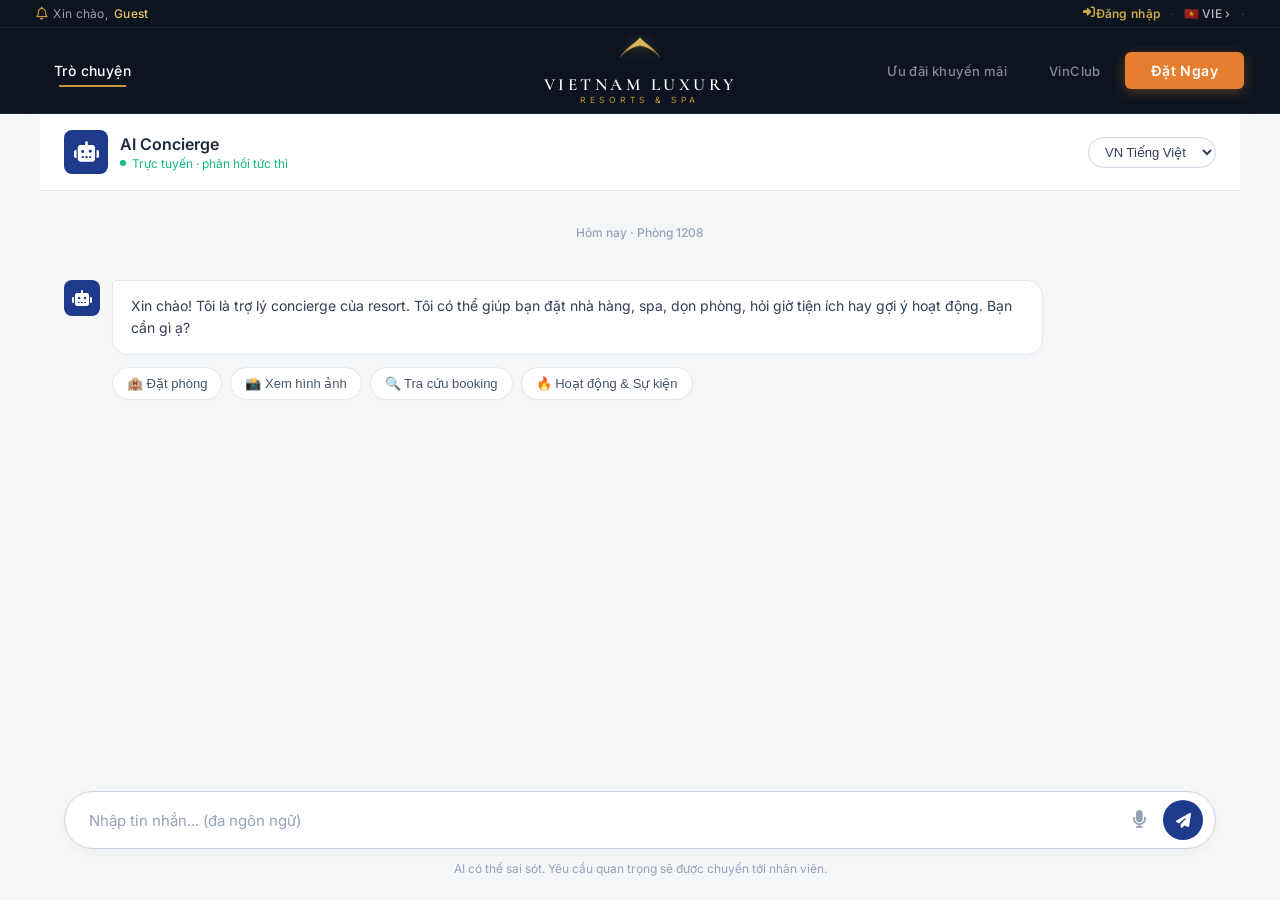
==== commit d2d606e4: "update AI concierge project" ====
--- a/frontend/index.html
+++ b/frontend/index.html
@@ -210,10 +210,10 @@
                                     <p>Xin chào! Tôi là trợ lý concierge của resort. Tôi có thể giúp bạn đặt nhà hàng, spa, dọn phòng, hỏi giờ tiện ích hay gợi ý hoạt động. Bạn cần gì ạ?</p>
                                 </div>
                                 <div class="quick-actions-row">
-                                    <button class="qa-chip" data-msg="Tôi muốn đặt nhà hàng tối nay">🍽️ Đặt nhà hàng</button>
-                                    <button class="qa-chip" data-msg="Hồ bơi mở cửa mấy giờ?">🏊 Giờ hồ bơi</button>
-                                    <button class="qa-chip" data-msg="Tôi muốn đặt lịch spa">💆 Đặt spa</button>
-                                    <button class="qa-chip" data-msg="Cho tôi xin thêm 2 khăn tắm">🧺 Xin thêm khăn</button>
+                                    <button class="qa-chip" data-msg="Tôi muốn đặt phòng nghỉ dưỡng">🏨 Đặt phòng</button>
+                                    <button class="qa-chip" data-msg="Cho tôi xem một số hình ảnh thực tế của resort">📸 Xem hình ảnh</button>
+                                    <button class="qa-chip" data-msg="Tôi muốn kiểm tra thông tin đặt phòng của mình">🔍 Tra cứu booking</button>
+                                    <button class="qa-chip" data-msg="Có sự kiện hay hoạt động thú vị nào sắp diễn ra không?">🔥 Hoạt động & Sự kiện</button>
                                 </div>
                             </div>
                         </div>
@@ -221,8 +221,6 @@
 
                     <div class="chat-light-footer">
                         <form id="chat-form" class="chat-input-container">
-                            <input type="file" id="chat-file-upload" style="display:none">
-                            <button type="button" id="attach-btn" class="btn-attach" title="Đính kèm"><i class="fa-solid fa-paperclip"></i></button>
                             <input type="text" id="chat-input" placeholder="Nhập tin nhắn... (đa ngôn ngữ)" required autocomplete="off">
                             <button type="button" id="voice-btn" class="btn-voice" title="Ghi âm giọng nói"><i class="fa-solid fa-microphone"></i></button>
                             <button type="submit" class="btn-send"><i class="fa-solid fa-paper-plane"></i></button>
--- a/frontend/css/styles.css
+++ b/frontend/css/styles.css
@@ -599,11 +599,11 @@
     border-radius: 30px; border: 1px solid #cbd5e1;
     box-shadow: 0 4px 12px rgba(0,0,0,0.03);
 }
-.btn-attach, .btn-voice {
+.btn-voice {
     background: none; border: none; color: #94a3b8; font-size: 18px;
     cursor: pointer; padding: 8px; transition: color 0.2s; display: flex; align-items: center; justify-content: center;
 }
-.btn-attach:hover, .btn-voice:hover { color: #1e3a8a; }
+.btn-voice:hover { color: #1e3a8a; }
 .btn-voice.recording { color: #ef4444; animation: pulse-voice 1.5s infinite; }
 @keyframes pulse-voice { 0% { transform: scale(1); } 50% { transform: scale(1.2); } 100% { transform: scale(1); } }
 
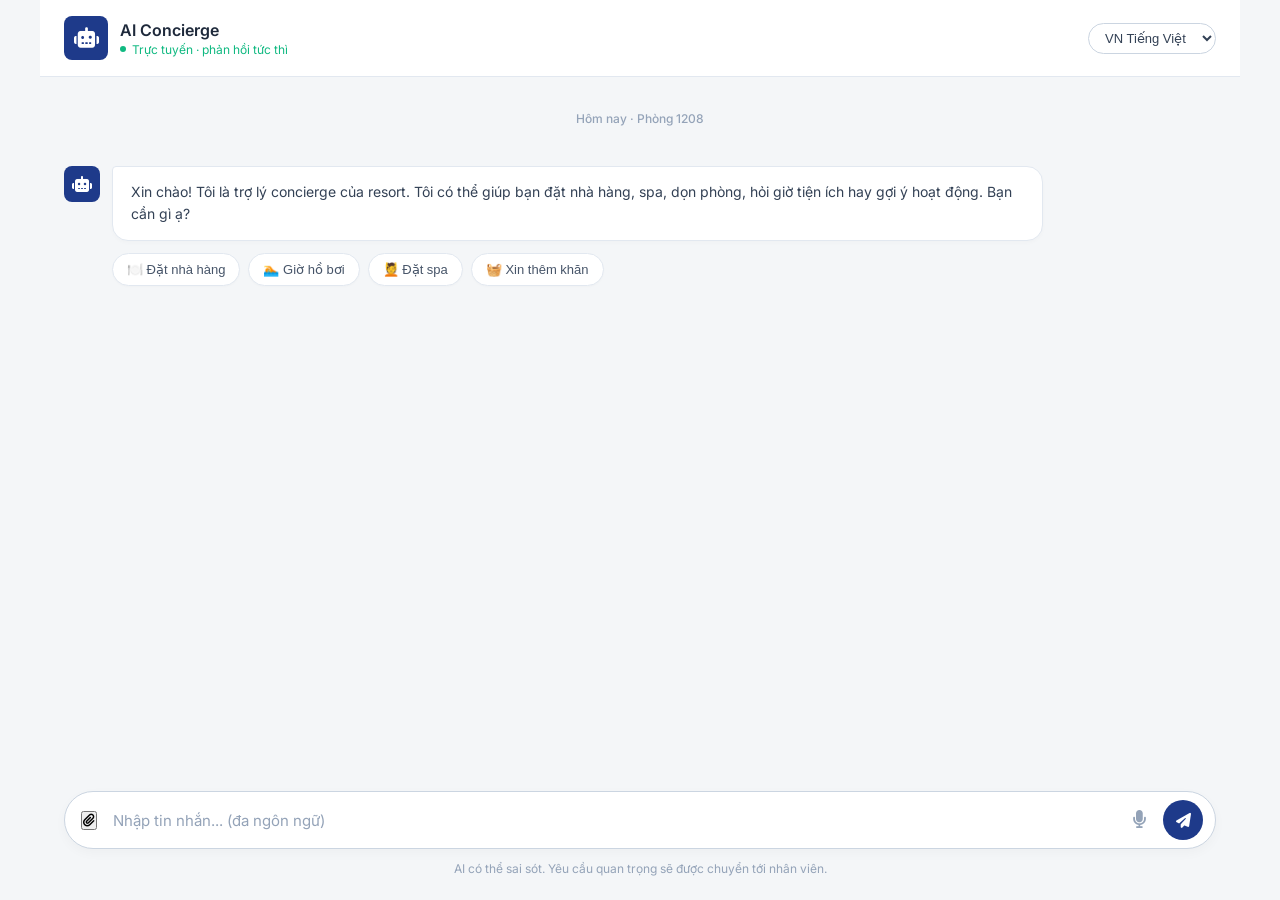
==== commit c865abf3: "Refactor to Vinpearl Chatbot" ====
--- a/frontend/index.html
+++ b/frontend/index.html
@@ -61,7 +61,7 @@
                 <div class="nav-right">
                     <a href="#" class="nav-link nav-link-secondary">Ưu đãi khuyến mãi</a>
                     <a href="#" class="nav-link nav-link-secondary">VinClub</a>
-                    <a href="#chat" class="nav-cta" id="btn-book-now">Đặt Ngay</a>
+                    <a href="#chat" class="nav-cta" id="btn-book-now">Chat Ngay</a>
                 </div>
             </div>
         </nav>
@@ -79,7 +79,7 @@
                         <p class="hero-eyebrow">Welcome to</p>
                         <h1 class="hero-heading"><em>Chào mừng đến với</em><br>Vietnam Luxury Resorts</h1>
                         <p class="hero-desc">Đánh thức mọi giác quan với hệ sinh thái nghỉ dưỡng ven biển đẳng cấp của Vietnam Luxury Resorts</p>
-                        <a href="#login" class="hero-btn" id="hero-explore-btn">Khám phá<span class="hero-btn-arrow">→</span></a>
+                        <a href="#chat" class="hero-btn" id="hero-explore-btn">Khám phá<span class="hero-btn-arrow">→</span></a>
                     </div>
 
                     <!-- Booking-bar style login -->
@@ -90,7 +90,7 @@
                                     <div class="login-icon-ring"><i class="fa-solid fa-hotel"></i></div>
                                     <div>
                                         <h2>AI Concierge 24/7</h2>
-                                        <p>Đăng nhập để trải nghiệm dịch vụ cao cấp</p>
+                                        <p>Đăng nhập để quản lý dịch vụ cá nhân</p>
                                     </div>
                                 </div>
                                 <form id="login-form" class="login-form">
@@ -210,10 +210,10 @@
                                     <p>Xin chào! Tôi là trợ lý concierge của resort. Tôi có thể giúp bạn đặt nhà hàng, spa, dọn phòng, hỏi giờ tiện ích hay gợi ý hoạt động. Bạn cần gì ạ?</p>
                                 </div>
                                 <div class="quick-actions-row">
-                                    <button class="qa-chip" data-msg="Tôi muốn đặt phòng nghỉ dưỡng">🏨 Đặt phòng</button>
-                                    <button class="qa-chip" data-msg="Cho tôi xem một số hình ảnh thực tế của resort">📸 Xem hình ảnh</button>
-                                    <button class="qa-chip" data-msg="Tôi muốn kiểm tra thông tin đặt phòng của mình">🔍 Tra cứu booking</button>
-                                    <button class="qa-chip" data-msg="Có sự kiện hay hoạt động thú vị nào sắp diễn ra không?">🔥 Hoạt động & Sự kiện</button>
+                                    <button class="qa-chip" data-msg="Tôi muốn đặt nhà hàng tối nay">🍽️ Đặt nhà hàng</button>
+                                    <button class="qa-chip" data-msg="Hồ bơi mở cửa mấy giờ?">🏊 Giờ hồ bơi</button>
+                                    <button class="qa-chip" data-msg="Tôi muốn đặt lịch spa">💆 Đặt spa</button>
+                                    <button class="qa-chip" data-msg="Cho tôi xin thêm 2 khăn tắm">🧺 Xin thêm khăn</button>
                                 </div>
                             </div>
                         </div>
@@ -221,6 +221,8 @@
 
                     <div class="chat-light-footer">
                         <form id="chat-form" class="chat-input-container">
+                            <input type="file" id="chat-file-upload" style="display:none">
+                            <button type="button" id="attach-btn" class="btn-attach" title="Đính kèm"><i class="fa-solid fa-paperclip"></i></button>
                             <input type="text" id="chat-input" placeholder="Nhập tin nhắn... (đa ngôn ngữ)" required autocomplete="off">
                             <button type="button" id="voice-btn" class="btn-voice" title="Ghi âm giọng nói"><i class="fa-solid fa-microphone"></i></button>
                             <button type="submit" class="btn-send"><i class="fa-solid fa-paper-plane"></i></button>
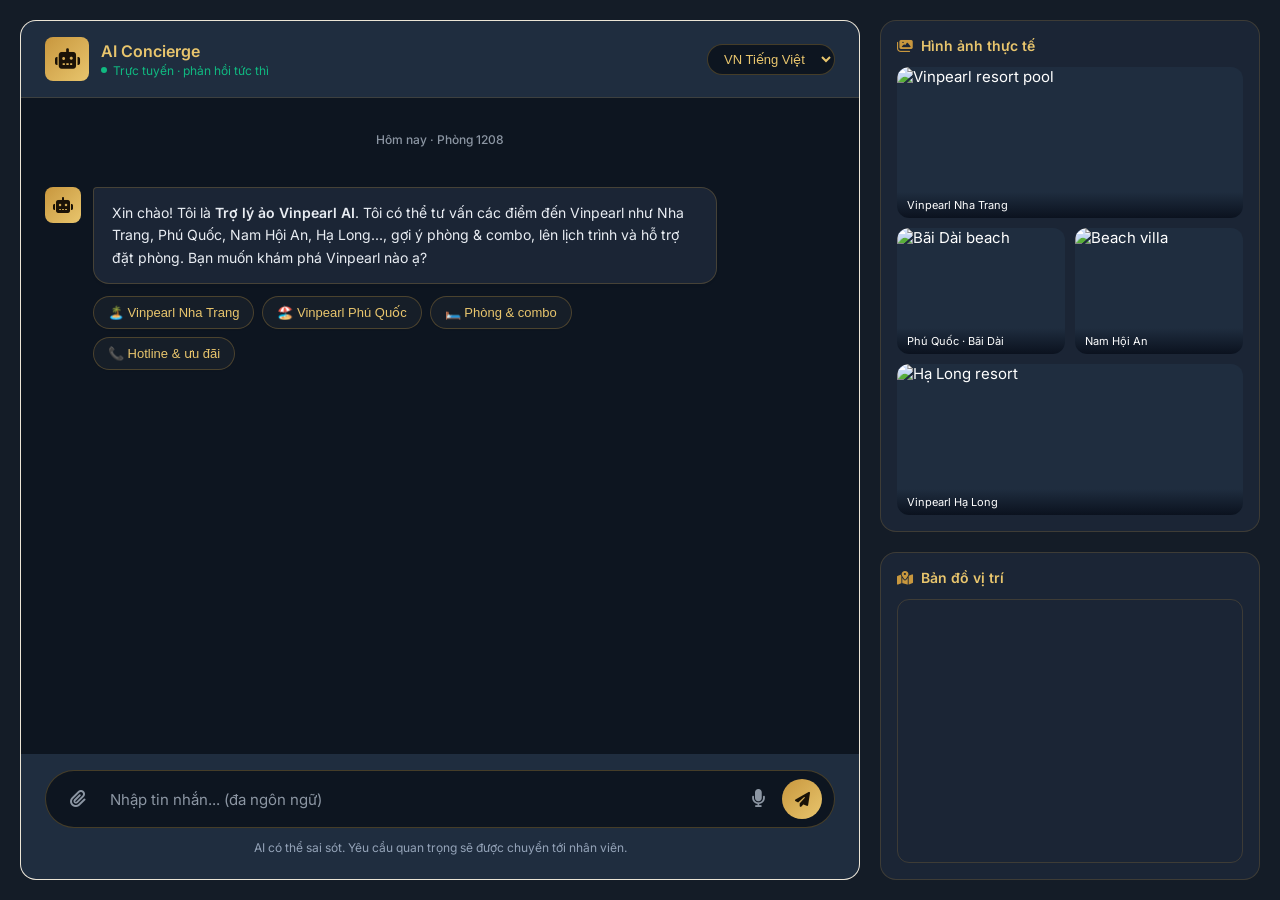
==== commit b7fa8f2d: "Rag" ====
--- a/frontend/index.html
+++ b/frontend/index.html
@@ -9,6 +9,10 @@
     <link rel="preconnect" href="https://fonts.gstatic.com" crossorigin>
     <link href="https://fonts.googleapis.com/css2?family=Cormorant+Garamond:ital,wght@0,300;0,400;0,500;0,600;0,700;1,300;1,400&family=Inter:wght@300;400;500;600;700&display=swap" rel="stylesheet">
     <link rel="stylesheet" href="https://cdnjs.cloudflare.com/ajax/libs/font-awesome/6.4.0/css/all.min.css">
+    <link rel="stylesheet" href="https://unpkg.com/leaflet@1.9.4/dist/leaflet.css"
+          integrity="sha256-p4NxAoJBhIIN+hmNHrzRCf9tD/miZyoHS5obTRR9BMY=" crossorigin="">
+    <script src="https://unpkg.com/leaflet@1.9.4/dist/leaflet.js"
+            integrity="sha256-20nQCchB9co0qIjJZRGuk2/Z9VM+kNiyxNV1lvTlZBo=" crossorigin=""></script>
     <link rel="stylesheet" href="css/styles.css">
 </head>
 <body>
@@ -183,6 +187,7 @@
 
             <!-- ===== 3. CHAT PAGE (Light Theme Redesign) ===== -->
             <section id="chat-page" class="page-view hidden">
+                <div class="concierge-layout">
                 <div class="chat-light-wrap">
                     <header class="chat-light-header">
                         <div class="chat-header-left">
@@ -207,13 +212,13 @@
                             <div class="avatar"><i class="fa-solid fa-robot"></i></div>
                             <div class="message-content-wrapper">
                                 <div class="message-bubble">
-                                    <p>Xin chào! Tôi là trợ lý concierge của resort. Tôi có thể giúp bạn đặt nhà hàng, spa, dọn phòng, hỏi giờ tiện ích hay gợi ý hoạt động. Bạn cần gì ạ?</p>
+                                    <p>Xin chào! Tôi là <strong>Trợ lý ảo Vinpearl AI</strong>. Tôi có thể tư vấn các điểm đến Vinpearl như Nha Trang, Phú Quốc, Nam Hội An, Hạ Long..., gợi ý phòng &amp; combo, lên lịch trình và hỗ trợ đặt phòng. Bạn muốn khám phá Vinpearl nào ạ?</p>
                                 </div>
                                 <div class="quick-actions-row">
-                                    <button class="qa-chip" data-msg="Tôi muốn đặt nhà hàng tối nay">🍽️ Đặt nhà hàng</button>
-                                    <button class="qa-chip" data-msg="Hồ bơi mở cửa mấy giờ?">🏊 Giờ hồ bơi</button>
-                                    <button class="qa-chip" data-msg="Tôi muốn đặt lịch spa">💆 Đặt spa</button>
-                                    <button class="qa-chip" data-msg="Cho tôi xin thêm 2 khăn tắm">🧺 Xin thêm khăn</button>
+                                    <button class="qa-chip" data-msg="Vinpearl Nha Trang có gì chơi?">🏝️ Vinpearl Nha Trang</button>
+                                    <button class="qa-chip" data-msg="Giới thiệu Vinpearl Phú Quốc">🏖️ Vinpearl Phú Quốc</button>
+                                    <button class="qa-chip" data-msg="Tư vấn phòng và combo Vinpearl">🛏️ Phòng &amp; combo</button>
+                                    <button class="qa-chip" data-msg="Hotline và ưu đãi mới nhất của Vinpearl">📞 Hotline &amp; ưu đãi</button>
                                 </div>
                             </div>
                         </div>
@@ -229,6 +234,35 @@
                         </form>
                         <p class="chat-disclaimer">AI có thể sai sót. Yêu cầu quan trọng sẽ được chuyển tới nhân viên.</p>
                     </div>
+                </div>
+
+                <aside class="concierge-aside">
+                    <div class="aside-panel">
+                        <h3 class="aside-title"><i class="fa-solid fa-images"></i> Hình ảnh thực tế</h3>
+                        <div class="aside-gallery">
+                            <figure class="gallery-tile gallery-tile-wide">
+                                <img src="https://images.unsplash.com/photo-1571896349842-33c89424de2d?w=600&q=70&auto=format&fit=crop" alt="Vinpearl resort pool" loading="lazy">
+                                <figcaption>Vinpearl Nha Trang</figcaption>
+                            </figure>
+                            <figure class="gallery-tile">
+                                <img src="https://images.unsplash.com/photo-1540541338287-41700207dee6?w=400&q=70&auto=format&fit=crop" alt="Bãi Dài beach" loading="lazy">
+                                <figcaption>Phú Quốc · Bãi Dài</figcaption>
+                            </figure>
+                            <figure class="gallery-tile">
+                                <img src="https://images.unsplash.com/photo-1582719478250-c89cae4dc85b?w=400&q=70&auto=format&fit=crop" alt="Beach villa" loading="lazy">
+                                <figcaption>Nam Hội An</figcaption>
+                            </figure>
+                            <figure class="gallery-tile gallery-tile-wide">
+                                <img src="https://images.unsplash.com/photo-1520250497591-112f2f40a3f4?w=600&q=70&auto=format&fit=crop" alt="Hạ Long resort" loading="lazy">
+                                <figcaption>Vinpearl Hạ Long</figcaption>
+                            </figure>
+                        </div>
+                    </div>
+                    <div class="aside-panel aside-panel-map">
+                        <h3 class="aside-title"><i class="fa-solid fa-map-location-dot"></i> Bản đồ vị trí</h3>
+                        <div id="overview-map" class="aside-map"></div>
+                    </div>
+                </aside>
                 </div>
             </section>
 
--- a/frontend/css/styles.css
+++ b/frontend/css/styles.css
@@ -599,11 +599,11 @@
     border-radius: 30px; border: 1px solid #cbd5e1;
     box-shadow: 0 4px 12px rgba(0,0,0,0.03);
 }
-.btn-voice {
+.btn-attach, .btn-voice {
     background: none; border: none; color: #94a3b8; font-size: 18px;
     cursor: pointer; padding: 8px; transition: color 0.2s; display: flex; align-items: center; justify-content: center;
 }
-.btn-voice:hover { color: #1e3a8a; }
+.btn-attach:hover, .btn-voice:hover { color: #1e3a8a; }
 .btn-voice.recording { color: #ef4444; animation: pulse-voice 1.5s infinite; }
 @keyframes pulse-voice { 0% { transform: scale(1); } 50% { transform: scale(1.2); } 100% { transform: scale(1); } }
 
@@ -903,3 +903,90 @@
     .hero-text { padding:0 18px; }
     .login-card-header { flex-direction:column; text-align:center; }
 }
+
+/* ==========================================================================
+   CONCIERGE LAYOUT — Chat + Images + Map (dark navy/gold)
+   ========================================================================== */
+.concierge-layout {
+    display: grid;
+    grid-template-columns: minmax(0, 1fr) 380px;
+    gap: 20px;
+    width: 100%;
+    max-width: 1280px;
+    height: 100%;
+    margin: 0 auto;
+    padding: 20px;
+    box-sizing: border-box;
+    background: var(--bg-dark);
+}
+
+/* Chat column fills its grid cell */
+.concierge-layout .chat-light-wrap {
+    max-width: none; margin: 0; height: 100%; min-height: 0;
+    border-radius: var(--radius-lg); overflow: hidden;
+    border: 1px solid rgba(200,151,62,.18);
+}
+
+/* Dark theme for the chat, scoped to #chat-page */
+#chat-page .chat-light-header { background: var(--bg-surface); border-bottom: 1px solid rgba(200,151,62,.18); }
+#chat-page .header-info h2 { color: var(--gold-light); }
+#chat-page .header-avatar { background: linear-gradient(135deg, var(--gold), var(--gold-light)); color: #1a1207; }
+#chat-page .chat-light-body { background: var(--bg-deeper); }
+#chat-page .chat-date-separator { color: var(--gray-400); }
+#chat-page .message-row.bot .avatar { background: linear-gradient(135deg, var(--gold), var(--gold-light)); color: #1a1207; }
+#chat-page .message-row.bot .message-bubble {
+    background: var(--bg-card); color: #e9edf3; border: 1px solid rgba(200,151,62,.25);
+}
+#chat-page .message-row.user .message-bubble {
+    background: linear-gradient(135deg, var(--gold-dim), var(--gold)); color: #1a1207; border: none;
+}
+#chat-page .qa-chip {
+    background: rgba(255,255,255,.04); border: 1px solid rgba(200,151,62,.3); color: var(--gold-light);
+}
+#chat-page .qa-chip:hover { background: rgba(200,151,62,.16); border-color: var(--gold); transform: translateY(-1px); }
+#chat-page .lang-select { background: var(--bg-deeper); color: var(--gold-light); border: 1px solid rgba(200,151,62,.3); }
+#chat-page .chat-light-footer { background: var(--bg-surface); }
+#chat-page .chat-input-container { background: var(--bg-deeper); border: 1px solid rgba(200,151,62,.3); box-shadow: none; }
+#chat-page #chat-input { color: #e9edf3; }
+#chat-page #chat-input::placeholder { color: var(--gray-400); }
+#chat-page .btn-attach, #chat-page .btn-voice { color: var(--gray-400); }
+#chat-page .btn-attach:hover, #chat-page .btn-voice:hover { color: var(--gold-light); }
+#chat-page .btn-send { background: linear-gradient(135deg, var(--gold), var(--gold-light)); color: #1a1207; }
+#chat-page .btn-send:hover { filter: brightness(1.08); }
+
+/* Right aside: images + map */
+.concierge-aside {
+    display: flex; flex-direction: column; gap: 20px; min-height: 0; overflow-y: auto;
+}
+.aside-panel {
+    background: var(--bg-card); border: 1px solid rgba(200,151,62,.2);
+    border-radius: var(--radius-lg); padding: 16px;
+}
+.aside-panel-map { flex: 1; display: flex; flex-direction: column; min-height: 300px; }
+.aside-title {
+    font-family: var(--ff-body); font-size: 14px; font-weight: 600;
+    color: var(--gold-light); margin: 0 0 12px; display: flex; align-items: center; gap: 8px;
+}
+.aside-title i { color: var(--gold); }
+.aside-gallery { display: grid; grid-template-columns: 1fr 1fr; gap: 10px; }
+.gallery-tile {
+    position: relative; margin: 0; border-radius: 12px; overflow: hidden;
+    aspect-ratio: 4 / 3; background: var(--bg-surface);
+}
+.gallery-tile-wide { grid-column: span 2; aspect-ratio: 16 / 7; }
+.gallery-tile img { width: 100%; height: 100%; object-fit: cover; display: block; transition: transform .4s var(--ease); }
+.gallery-tile:hover img { transform: scale(1.06); }
+.gallery-tile figcaption {
+    position: absolute; left: 0; right: 0; bottom: 0; padding: 6px 10px;
+    font-size: 11px; color: #fff; background: linear-gradient(transparent, rgba(8,14,26,.88));
+}
+.aside-map {
+    flex: 1; min-height: 240px; border-radius: 12px; overflow: hidden;
+    border: 1px solid rgba(200,151,62,.2); position: relative; z-index: 0;
+}
+
+@media (max-width: 980px) {
+    .concierge-layout { grid-template-columns: 1fr; height: auto; overflow-y: auto; }
+    .concierge-layout .chat-light-wrap { height: 70vh; }
+    .aside-map { height: 320px; }
+}
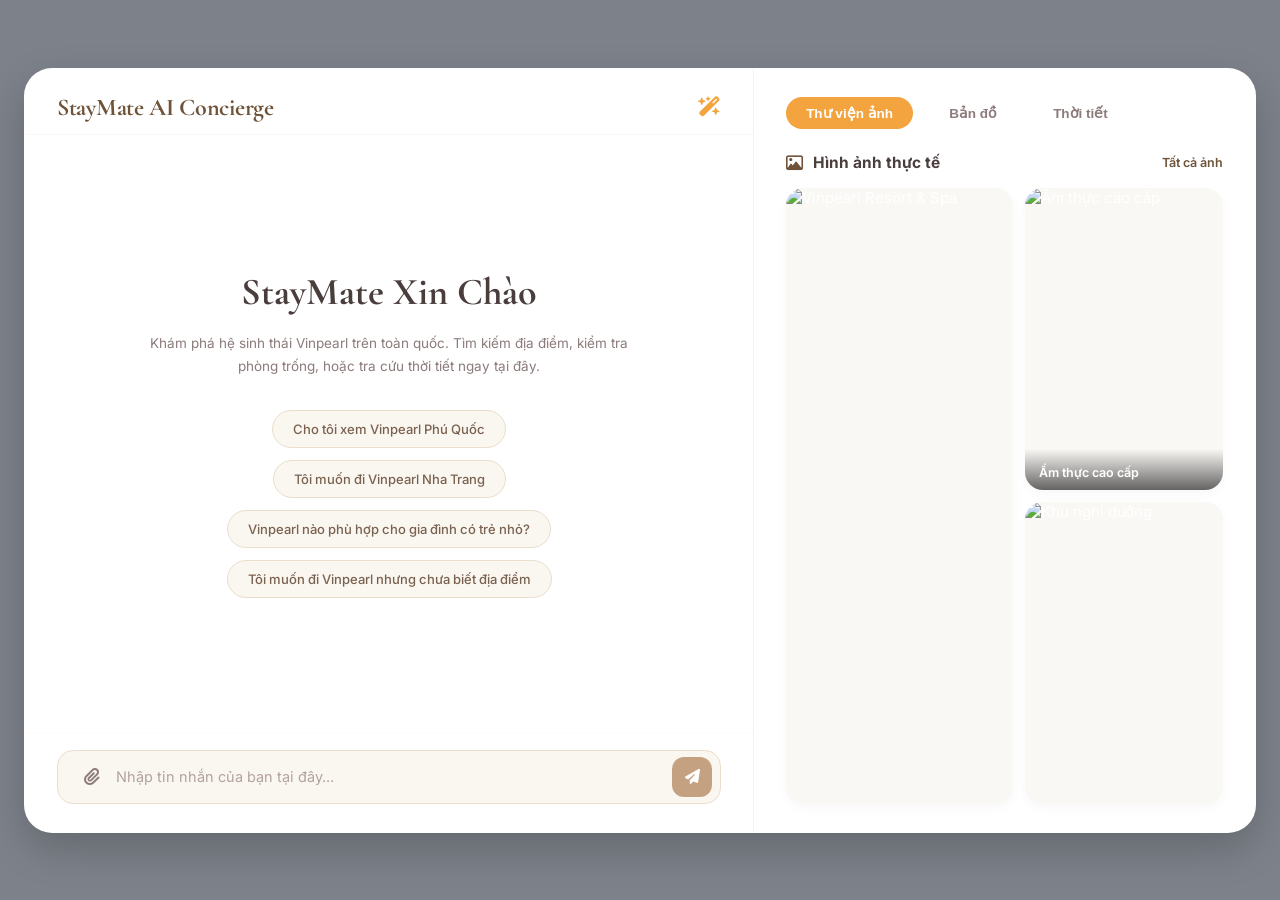
==== commit 20b74be4: "feat: integrate day 12 lab deployment config and update resort concierge application" ====
--- a/frontend/index.html
+++ b/frontend/index.html
@@ -9,11 +9,207 @@
     <link rel="preconnect" href="https://fonts.gstatic.com" crossorigin>
     <link href="https://fonts.googleapis.com/css2?family=Cormorant+Garamond:ital,wght@0,300;0,400;0,500;0,600;0,700;1,300;1,400&family=Inter:wght@300;400;500;600;700&display=swap" rel="stylesheet">
     <link rel="stylesheet" href="https://cdnjs.cloudflare.com/ajax/libs/font-awesome/6.4.0/css/all.min.css">
-    <link rel="stylesheet" href="https://unpkg.com/leaflet@1.9.4/dist/leaflet.css"
-          integrity="sha256-p4NxAoJBhIIN+hmNHrzRCf9tD/miZyoHS5obTRR9BMY=" crossorigin="">
-    <script src="https://unpkg.com/leaflet@1.9.4/dist/leaflet.js"
-            integrity="sha256-20nQCchB9co0qIjJZRGuk2/Z9VM+kNiyxNV1lvTlZBo=" crossorigin=""></script>
     <link rel="stylesheet" href="css/styles.css">
+    <style>
+        /* Weather Forecast Styling */
+        .weather-header-tab {
+            display: flex;
+            align-items: center;
+            justify-content: space-between;
+            margin-bottom: 20px;
+            padding-bottom: 12px;
+            border-bottom: 1px solid rgba(200, 151, 62, 0.2);
+        }
+        .weather-title-wrapper-tab {
+            display: flex;
+            align-items: center;
+            gap: 10px;
+            font-family: 'Cormorant Garamond', serif;
+            font-size: 22px;
+            font-weight: 600;
+            color: #C8973E;
+        }
+        .weather-icon-header {
+            font-size: 24px;
+            color: #C8973E;
+        }
+        .weather-forecast-container {
+            display: flex;
+            flex-direction: column;
+            gap: 12px;
+            max-height: 480px;
+            overflow-y: auto;
+            padding-right: 4px;
+        }
+        .no-weather {
+            text-align: center;
+            color: #888;
+            font-style: italic;
+            padding: 40px 20px;
+            font-size: 14px;
+        }
+        .weather-row {
+            display: grid;
+            grid-template-columns: 1.8fr 1.2fr 2.2fr 1.8fr;
+            align-items: center;
+            background: rgba(255, 255, 255, 0.03);
+            border: 1px solid rgba(200, 151, 62, 0.1);
+            border-radius: 8px;
+            padding: 10px 14px;
+            transition: all 0.2s ease;
+        }
+        .weather-row:hover {
+            background: rgba(255, 255, 255, 0.06);
+            border-color: rgba(200, 151, 62, 0.3);
+            transform: translateY(-1px);
+        }
+        .weather-row-day {
+            font-weight: 600;
+            color: #e2e8f0;
+            font-size: 14px;
+        }
+        .weather-row-icon {
+            display: flex;
+            justify-content: center;
+            font-size: 20px;
+            color: #C8973E;
+        }
+        .weather-row-desc {
+            color: #94a3b8;
+            font-size: 13px;
+            text-transform: capitalize;
+            padding-left: 8px;
+        }
+        .weather-row-temp {
+            display: flex;
+            justify-content: flex-end;
+            align-items: center;
+            gap: 6px;
+            font-weight: 500;
+            font-size: 13px;
+        }
+        .temp-max {
+            color: #f43f5e;
+            font-weight: 600;
+        }
+        .temp-min {
+            color: #38bdf8;
+        }
+        .weather-details-mini {
+            display: flex;
+            gap: 12px;
+            font-size: 11px;
+            color: #64748b;
+            grid-column: 1 / -1;
+            margin-top: 6px;
+            padding-top: 6px;
+            border-top: 1px dashed rgba(255, 255, 255, 0.05);
+        }
+        .weather-details-mini span i {
+            color: #C8973E;
+            margin-right: 4px;
+        }
+
+        /* Inline Chat Weather Card */
+        .chat-weather-card {
+            background: #ffffff;
+            border: 1px solid rgba(196, 162, 129, 0.3);
+            border-radius: 20px;
+            padding: 20px;
+            margin-top: 12px;
+            box-shadow: 0 4px 12px rgba(110, 83, 57, 0.04);
+            max-width: 100%;
+            text-align: left;
+        }
+        .chat-weather-top {
+            display: flex;
+            align-items: center;
+            gap: 20px;
+            margin-bottom: 16px;
+        }
+        .chat-weather-left {
+            display: flex;
+            flex-direction: column;
+            align-items: center;
+            min-width: 80px;
+        }
+        .chat-weather-main-icon {
+            font-size: 44px;
+            color: #e67e30; /* Use orange accent for primary weather state */
+            margin-bottom: 6px;
+            filter: drop-shadow(0 2px 6px rgba(230, 126, 48, 0.25));
+        }
+        .chat-weather-temp-large {
+            font-size: 28px;
+            font-weight: 700;
+            color: #4a3e3d;
+            font-family: 'Inter', sans-serif;
+        }
+        .chat-weather-right {
+            display: flex;
+            flex-direction: column;
+            gap: 4px;
+        }
+        .chat-weather-title {
+            font-family: 'Cormorant Garamond', serif;
+            font-size: 20px;
+            font-weight: 700;
+            color: #4a3e3d;
+        }
+        .chat-weather-coords {
+            font-size: 12px;
+            color: #8c7b7a;
+            font-family: 'Inter', sans-serif;
+        }
+        .chat-weather-divider {
+            border-top: 1px solid rgba(196, 162, 129, 0.2);
+            margin: 12px 0;
+        }
+        .chat-weather-forecast {
+            display: flex;
+            justify-content: space-between;
+            gap: 8px;
+            overflow-x: auto;
+            padding-bottom: 6px;
+        }
+        .chat-weather-forecast::-webkit-scrollbar {
+            height: 4px;
+        }
+        .chat-weather-forecast::-webkit-scrollbar-thumb {
+            background: rgba(196, 162, 129, 0.3);
+            border-radius: 2px;
+        }
+        .chat-weather-day-col {
+            display: flex;
+            flex-direction: column;
+            align-items: center;
+            text-align: center;
+            flex: 1;
+            min-width: 55px;
+        }
+        .chat-weather-day-name {
+            font-size: 12px;
+            font-weight: 500;
+            color: #8c7b7a;
+            margin-bottom: 6px;
+            line-height: 1.2;
+        }
+        .chat-weather-day-icon {
+            font-size: 18px;
+            color: #c8973e; /* Gold color for forecast icons */
+            margin-bottom: 6px;
+        }
+        .chat-weather-day-temp {
+            font-size: 12px;
+            color: #a39695;
+            font-family: 'Inter', sans-serif;
+        }
+        .chat-weather-day-temp strong {
+            color: #4a3e3d;
+            font-weight: 600;
+            margin-right: 2px;
+        }
+    </style>
 </head>
 <body>
     <div id="app">
@@ -25,11 +221,7 @@
                     <span class="topbar-greeting"><i class="fa-regular fa-bell"></i> Xin chào, <strong id="topbar-user-name">Guest</strong></span>
                 </div>
                 <div class="topbar-right">
-                    <a href="#" id="topbar-login-link" class="topbar-link"><i class="fa-solid fa-magnifying-glass"></i></a>
-                    <span class="topbar-sep">·</span>
                     <span class="topbar-lang">🇻🇳 VIE ›</span>
-                    <span class="topbar-sep">·</span>
-                    <button id="logout-btn" class="topbar-link topbar-btn" title="Đăng xuất"><i class="fa-solid fa-right-from-bracket"></i> Đăng xuất</button>
                 </div>
             </div>
         </div>
@@ -65,7 +257,7 @@
                 <div class="nav-right">
                     <a href="#" class="nav-link nav-link-secondary">Ưu đãi khuyến mãi</a>
                     <a href="#" class="nav-link nav-link-secondary">VinClub</a>
-                    <a href="#chat" class="nav-cta" id="btn-book-now">Chat Ngay</a>
+                    <a href="#chat" class="nav-cta" id="btn-book-now">Đặt Ngay</a>
                 </div>
             </div>
         </nav>
@@ -73,196 +265,111 @@
         <!-- ========== PAGES ========== -->
         <main id="main-content">
 
-            <!-- ===== 1. LOGIN PAGE — Full-screen Hero ===== -->
-            <section id="login-page" class="page-view">
-                <div class="hero">
-                    <div class="hero-img"></div>
-                    <div class="hero-dim"></div>
-
-                    <div class="hero-text">
-                        <p class="hero-eyebrow">Welcome to</p>
-                        <h1 class="hero-heading"><em>Chào mừng đến với</em><br>Vietnam Luxury Resorts</h1>
-                        <p class="hero-desc">Đánh thức mọi giác quan với hệ sinh thái nghỉ dưỡng ven biển đẳng cấp của Vietnam Luxury Resorts</p>
-                        <a href="#chat" class="hero-btn" id="hero-explore-btn">Khám phá<span class="hero-btn-arrow">→</span></a>
-                    </div>
-
-                    <!-- Booking-bar style login -->
-                    <div class="hero-bottom-bar">
-                        <div class="bottom-bar-wrap">
-                            <div class="login-card">
-                                <div class="login-card-header">
-                                    <div class="login-icon-ring"><i class="fa-solid fa-hotel"></i></div>
-                                    <div>
-                                        <h2>AI Concierge 24/7</h2>
-                                        <p>Đăng nhập để quản lý dịch vụ cá nhân</p>
-                                    </div>
-                                </div>
-                                <form id="login-form" class="login-form">
-                                    <div class="field">
-                                        <label for="login-username">Tên đăng nhập</label>
-                                        <div class="field-input">
-                                            <i class="fa-regular fa-user"></i>
-                                            <input type="text" id="login-username" required placeholder="Nhập tên đăng nhập...">
-                                        </div>
-                                    </div>
-                                    <div class="field">
-                                        <label for="login-password">Mật khẩu</label>
-                                        <div class="field-input">
-                                            <i class="fa-solid fa-lock"></i>
-                                            <input type="password" id="login-password" required placeholder="Nhập mật khẩu...">
-                                        </div>
-                                    </div>
-                                    <div id="login-error" class="alert-error hidden"></div>
-                                    <button type="submit" class="btn-primary">Đăng Nhập</button>
-                                </form>
-                                <p class="login-card-footer">Chưa có tài khoản? <a href="#register">Đăng ký ngay</a></p>
-                            </div>
-                        </div>
-                    </div>
-                </div>
-            </section>
-
-            <!-- ===== 2. REGISTER PAGE ===== -->
-            <section id="register-page" class="page-view hidden">
-                <div class="hero">
-                    <div class="hero-img"></div>
-                    <div class="hero-dim"></div>
-                    <div class="hero-text">
-                        <p class="hero-eyebrow">Create Account</p>
-                        <h1 class="hero-heading"><em>Tạo tài khoản</em><br>Trải nghiệm đẳng cấp</h1>
-                        <p class="hero-desc">Đăng ký để sử dụng AI Concierge &amp; đặt dịch vụ 5 sao</p>
-                    </div>
-                    <div class="hero-bottom-bar">
-                        <div class="bottom-bar-wrap">
-                            <div class="login-card register-card">
-                                <div class="login-card-header">
-                                    <div class="login-icon-ring"><i class="fa-solid fa-key"></i></div>
-                                    <div>
-                                        <h2>Đăng Ký Tài Khoản</h2>
-                                        <p>Tạo tài khoản mới</p>
-                                    </div>
-                                </div>
-                                <form id="register-form" class="login-form">
-                                    <div class="field-row">
-                                        <div class="field">
-                                            <label for="register-username">Tên đăng nhập *</label>
-                                            <div class="field-input">
-                                                <i class="fa-regular fa-user"></i>
-                                                <input type="text" id="register-username" required minlength="3" placeholder="Từ 3 ký tự...">
-                                            </div>
-                                        </div>
-                                        <div class="field">
-                                            <label for="register-fullname">Họ và tên</label>
-                                            <div class="field-input">
-                                                <i class="fa-regular fa-id-card"></i>
-                                                <input type="text" id="register-fullname" placeholder="Họ và tên...">
-                                            </div>
-                                        </div>
-                                    </div>
-                                    <div class="field-row">
-                                        <div class="field">
-                                            <label for="register-email">Email</label>
-                                            <div class="field-input">
-                                                <i class="fa-regular fa-envelope"></i>
-                                                <input type="email" id="register-email" placeholder="example@resort.com">
-                                            </div>
-                                        </div>
-                                        <div class="field">
-                                            <label for="register-password">Mật khẩu *</label>
-                                            <div class="field-input">
-                                                <i class="fa-solid fa-lock"></i>
-                                                <input type="password" id="register-password" required minlength="6" placeholder="Từ 6 ký tự...">
-                                            </div>
-                                        </div>
-                                    </div>
-                                    <div id="register-error" class="alert-error hidden"></div>
-                                    <button type="submit" class="btn-primary">Đăng Ký &amp; Đăng Nhập</button>
-                                </form>
-                                <p class="login-card-footer">Đã có tài khoản? <a href="#login">Đăng nhập</a></p>
-                            </div>
-                        </div>
-                    </div>
-                </div>
-            </section>
-
-            <!-- ===== 3. CHAT PAGE (Light Theme Redesign) ===== -->
+            <!-- ===== 3. CHAT PAGE (Overhauled Two-Column UI) ===== -->
             <section id="chat-page" class="page-view hidden">
-                <div class="concierge-layout">
-                <div class="chat-light-wrap">
-                    <header class="chat-light-header">
-                        <div class="chat-header-left">
-                            <div class="header-avatar"><i class="fa-solid fa-robot"></i></div>
-                            <div class="header-info">
-                                <h2>AI Concierge</h2>
-                                <span class="status-text"><span class="status-dot"></span> Trực tuyến · phản hồi tức thì</span>
-                            </div>
-                        </div>
-                        <div class="chat-header-right">
-                            <select class="lang-select">
-                                <option>VN Tiếng Việt</option>
-                                <option>EN English</option>
-                            </select>
-                        </div>
-                    </header>
-
-                    <div id="chat-messages" class="chat-light-body">
-                        <div class="chat-date-separator">Hôm nay · Phòng 1208</div>
-                        
-                        <div class="message-row bot">
-                            <div class="avatar"><i class="fa-solid fa-robot"></i></div>
-                            <div class="message-content-wrapper">
-                                <div class="message-bubble">
-                                    <p>Xin chào! Tôi là <strong>Trợ lý ảo Vinpearl AI</strong>. Tôi có thể tư vấn các điểm đến Vinpearl như Nha Trang, Phú Quốc, Nam Hội An, Hạ Long..., gợi ý phòng &amp; combo, lên lịch trình và hỗ trợ đặt phòng. Bạn muốn khám phá Vinpearl nào ạ?</p>
-                                </div>
-                                <div class="quick-actions-row">
-                                    <button class="qa-chip" data-msg="Vinpearl Nha Trang có gì chơi?">🏝️ Vinpearl Nha Trang</button>
-                                    <button class="qa-chip" data-msg="Giới thiệu Vinpearl Phú Quốc">🏖️ Vinpearl Phú Quốc</button>
-                                    <button class="qa-chip" data-msg="Tư vấn phòng và combo Vinpearl">🛏️ Phòng &amp; combo</button>
-                                    <button class="qa-chip" data-msg="Hotline và ưu đãi mới nhất của Vinpearl">📞 Hotline &amp; ưu đãi</button>
-                                </div>
-                            </div>
-                        </div>
-                    </div>
-
-                    <div class="chat-light-footer">
-                        <form id="chat-form" class="chat-input-container">
-                            <input type="file" id="chat-file-upload" style="display:none">
-                            <button type="button" id="attach-btn" class="btn-attach" title="Đính kèm"><i class="fa-solid fa-paperclip"></i></button>
-                            <input type="text" id="chat-input" placeholder="Nhập tin nhắn... (đa ngôn ngữ)" required autocomplete="off">
-                            <button type="button" id="voice-btn" class="btn-voice" title="Ghi âm giọng nói"><i class="fa-solid fa-microphone"></i></button>
-                            <button type="submit" class="btn-send"><i class="fa-solid fa-paper-plane"></i></button>
-                        </form>
-                        <p class="chat-disclaimer">AI có thể sai sót. Yêu cầu quan trọng sẽ được chuyển tới nhân viên.</p>
-                    </div>
-                </div>
-
-                <aside class="concierge-aside">
-                    <div class="aside-panel">
-                        <h3 class="aside-title"><i class="fa-solid fa-images"></i> Hình ảnh thực tế</h3>
-                        <div class="aside-gallery">
-                            <figure class="gallery-tile gallery-tile-wide">
-                                <img src="https://images.unsplash.com/photo-1571896349842-33c89424de2d?w=600&q=70&auto=format&fit=crop" alt="Vinpearl resort pool" loading="lazy">
-                                <figcaption>Vinpearl Nha Trang</figcaption>
-                            </figure>
-                            <figure class="gallery-tile">
-                                <img src="https://images.unsplash.com/photo-1540541338287-41700207dee6?w=400&q=70&auto=format&fit=crop" alt="Bãi Dài beach" loading="lazy">
-                                <figcaption>Phú Quốc · Bãi Dài</figcaption>
-                            </figure>
-                            <figure class="gallery-tile">
-                                <img src="https://images.unsplash.com/photo-1582719478250-c89cae4dc85b?w=400&q=70&auto=format&fit=crop" alt="Beach villa" loading="lazy">
-                                <figcaption>Nam Hội An</figcaption>
-                            </figure>
-                            <figure class="gallery-tile gallery-tile-wide">
-                                <img src="https://images.unsplash.com/photo-1520250497591-112f2f40a3f4?w=600&q=70&auto=format&fit=crop" alt="Hạ Long resort" loading="lazy">
-                                <figcaption>Vinpearl Hạ Long</figcaption>
-                            </figure>
-                        </div>
-                    </div>
-                    <div class="aside-panel aside-panel-map">
-                        <h3 class="aside-title"><i class="fa-solid fa-map-location-dot"></i> Bản đồ vị trí</h3>
-                        <div id="overview-map" class="aside-map"></div>
-                    </div>
-                </aside>
+                <div class="chat-container-card">
+                    
+                    <!-- Left Column: Chat Pane -->
+                    <div class="chat-left-pane">
+                        <header class="chat-pane-header">
+                            <span class="chat-pane-title">StayMate AI Concierge</span>
+                            <i class="fa-solid fa-wand-magic-sparkles sparkles-icon" title="Trợ lý AI thông minh"></i>
+                        </header>
+
+                        <div id="chat-messages" class="chat-messages-container">
+                            <!-- Welcome Screen (Visible by default) -->
+                            <div id="chat-welcome-screen" class="chat-welcome-screen">
+                                <h1 class="welcome-heading">StayMate Xin Chào</h1>
+                                <p class="welcome-subtext">
+                                    Khám phá hệ sinh thái Vinpearl trên toàn quốc. Tìm kiếm địa điểm, kiểm tra phòng trống, hoặc tra cứu thời tiết ngay tại đây.
+                                </p>
+                                <div class="suggestion-chips-container">
+                                    <button class="suggestion-chip" data-msg="Cho tôi xem Vinpearl Phú Quốc">Cho tôi xem Vinpearl Phú Quốc</button>
+                                    <button class="suggestion-chip" data-msg="Tôi muốn đi Vinpearl Nha Trang">Tôi muốn đi Vinpearl Nha Trang</button>
+                                    <button class="suggestion-chip" data-msg="Vinpearl nào phù hợp cho gia đình có trẻ nhỏ?">Vinpearl nào phù hợp cho gia đình có trẻ nhỏ?</button>
+                                    <button class="suggestion-chip" data-msg="Tôi muốn đi Vinpearl nhưng chưa biết địa điểm">Tôi muốn đi Vinpearl nhưng chưa biết địa điểm</button>
+                                </div>
+                            </div>
+
+                            <!-- Chat History Log (Hidden initially, shown after user sends message) -->
+                            <div id="chat-history-log" class="chat-history-log hidden">
+                                <!-- Message rows will be appended here dynamically -->
+                            </div>
+                        </div>
+
+                        <!-- Chat Input Box -->
+                        <div class="chat-pane-footer">
+                            <form id="chat-form" class="chat-input-wrapper">
+                                <!-- Attachment input -->
+                                <button type="button" id="attachment-btn" class="attachment-btn" title="Đính kèm hình ảnh/tài liệu">
+                                    <i class="fa-solid fa-paperclip"></i>
+                                </button>
+                                <input type="file" id="attachment-file-input" class="hidden" accept="image/*,application/pdf,text/*">
+
+                                <input type="text" id="chat-input" placeholder="Nhập tin nhắn của bạn tại đây..." required autocomplete="off">
+                                
+                                <button type="submit" class="send-btn" title="Gửi tin nhắn">
+                                    <i class="fa-solid fa-paper-plane"></i>
+                                </button>
+                            </form>
+                        </div>
+                    </div>
+
+                    <!-- Right Column: Media/Tools Pane -->
+                    <div class="media-right-pane">
+                        <!-- Tabs Toggle -->
+                        <div class="media-tabs-toggle">
+                            <button id="tab-gallery-btn" class="media-tab-btn active">Thư viện ảnh</button>
+                            <button id="tab-map-btn" class="media-tab-btn">Bản đồ</button>
+                            <button id="tab-weather-btn" class="media-tab-btn">Thời tiết</button>
+                        </div>
+
+                        <!-- Tab Content: Gallery -->
+                        <div id="media-gallery-content" class="media-tab-content">
+                            <div class="gallery-header">
+                                <span class="gallery-title-wrapper">
+                                    <i class="fa-regular fa-image gallery-icon"></i>
+                                    <span>Hình ảnh thực tế</span>
+                                </span>
+                                <a href="#" id="view-all-photos-btn" class="view-all-photos-link">Tất cả ảnh</a>
+                            </div>
+
+                            <!-- Image Grid -->
+                            <div class="gallery-grid" id="gallery-grid">
+                                <div class="gallery-item left-span" id="gallery-img-left">
+                                    <img src="https://upload.wikimedia.org/wikipedia/commons/6/63/Vinpearl_Phu_Quoc_%2849355653186%29.jpg" alt="Vinpearl Resort & Spa">
+                                </div>
+                                <div class="gallery-item" id="gallery-img-right-top">
+                                    <img src="https://upload.wikimedia.org/wikipedia/commons/7/72/Restaurant_table_at_Amantaka_luxury_Resort_%26_Hotel_in_Luang_Prabang_Laos.jpg" alt="Ẩm thực cao cấp">
+                                    <div class="image-overlay-text">Ẩm thực cao cấp</div>
+                                </div>
+                                <div class="gallery-item" id="gallery-img-right-bottom">
+                                    <img src="https://upload.wikimedia.org/wikipedia/commons/4/46/Vinpearl_Discovery_1_Nha_Trang_pool_swimming_villa_pool.jpg" alt="Khu nghỉ dưỡng">
+                                </div>
+                            </div>
+                        </div>
+
+                        <!-- Tab Content: Map (Hidden by default) -->
+                        <div id="media-map-content" class="media-tab-content hidden">
+                            <div class="map-container">
+                                <iframe id="map-iframe" src="https://maps.google.com/maps?q=Vinpearl%20Phu%20Quoc&t=&z=13&ie=UTF8&iwloc=&output=embed" frameborder="0" scrolling="no" marginheight="0" marginwidth="0"></iframe>
+                            </div>
+                        </div>
+
+                        <!-- Tab Content: Weather (Hidden by default) -->
+                        <div id="media-weather-content" class="media-tab-content hidden">
+                            <div class="weather-header-tab">
+                                <span class="weather-title-wrapper-tab">
+                                    <i class="fa-solid fa-cloud-sun weather-icon-header"></i>
+                                    <span id="weather-location-title">Thời tiết hiện tại</span>
+                                </span>
+                            </div>
+                            <div id="weather-forecast-container" class="weather-forecast-container">
+                                <div class="no-weather">Hãy hỏi trợ lý về thời tiết để xem dự báo 7 ngày.</div>
+                            </div>
+                        </div>
+                    </div>
+
                 </div>
             </section>
 
@@ -365,7 +472,6 @@
     </div>
 
     <script src="js/app.js"></script>
-    <script src="js/auth.js"></script>
     <script src="js/chat.js"></script>
     <script src="js/services.js"></script>
     <script src="js/admin.js"></script>
--- a/frontend/css/styles.css
+++ b/frontend/css/styles.css
@@ -499,135 +499,470 @@
 
 
 /* ==================================================================
-   CHAT PAGE
+   CHAT PAGE — StayMate AI Concierge Overhaul
    ================================================================== */
-/* ==================================================================
-   CHAT PAGE (Light Theme Redesign)
-   ================================================================== */
-#chat-page { padding:0; overflow:hidden; background: #f4f6f8; }
-
-.chat-light-wrap {
-    display: flex; flex-direction: column; flex: 1; height: 100%;
-    max-width: 1200px; margin: 0 auto; width: 100%;
-    background: #f4f6f8;
-}
-
-/* Header */
-.chat-light-header {
-    display: flex; justify-content: space-between; align-items: center;
-    padding: 16px 24px;
+#chat-page {
+    padding: 24px;
+    background: #7d828a; /* Soft medium slate grey outer background */
+    display: flex;
+    align-items: center;
+    justify-content: center;
+    min-height: 100vh;
+    box-sizing: border-box;
+}
+
+.chat-container-card {
+    display: flex;
+    width: 100%;
+    max-width: 1280px;
+    height: 85vh;
+    min-height: 560px;
     background: #ffffff;
-    border-bottom: 1px solid #e2e8f0;
-}
-.chat-header-left { display: flex; align-items: center; gap: 12px; }
-.header-avatar {
-    width: 44px; height: 44px; border-radius: 8px;
-    background: #1e3a8a; color: #ffffff;
-    display: flex; align-items: center; justify-content: center; font-size: 20px;
-}
-.header-info h2 { font-size: 16px; color: #1e293b; font-weight: 600; font-family: var(--ff-body); margin: 0 0 2px 0; }
-.status-text { font-size: 12px; color: #10b981; display: flex; align-items: center; gap: 6px; }
-.status-dot { width: 6px; height: 6px; background: #10b981; border-radius: 50%; display: inline-block; }
-
-.chat-header-right { display: flex; align-items: center; }
-.lang-select {
-    padding: 6px 12px; border: 1px solid #cbd5e1; border-radius: 20px;
-    background: #ffffff; color: #334155; font-size: 13px; cursor: pointer; outline: none;
-}
-
-/* Body & Messages */
-.chat-light-body {
-    flex: 1; overflow-y: auto; padding: 24px;
-    display: flex; flex-direction: column; gap: 20px;
-}
-.chat-date-separator {
-    text-align: center; font-size: 12px; color: #94a3b8;
-    margin: 10px 0 20px 0; font-weight: 500;
-}
-
-.message-row { display: flex; gap: 12px; max-width: 85%; }
-.message-row.bot { align-self: flex-start; }
-.message-row.user { align-self: flex-end; flex-direction: row-reverse; }
+    border-radius: 28px;
+    overflow: hidden;
+    box-shadow: 0 16px 40px rgba(0, 0, 0, 0.2);
+    border: 1px solid rgba(255, 255, 255, 0.25);
+}
+
+/* Left Column: Chat Area */
+.chat-left-pane {
+    flex: 1.25;
+    display: flex;
+    flex-direction: column;
+    background: #ffffff;
+    height: 100%;
+    border-right: 1px solid #FAF0E6;
+}
+
+.chat-pane-header {
+    padding: 24px 32px 12px;
+    display: flex;
+    justify-content: space-between;
+    align-items: center;
+    border-bottom: 1px solid rgba(250, 240, 230, 0.5);
+}
+
+.chat-pane-title {
+    font-family: var(--ff-display);
+    font-size: 24px;
+    font-weight: 700;
+    color: #6E5339; /* Warm luxury gold-brown */
+    letter-spacing: -0.3px;
+}
+
+.sparkles-icon {
+    color: #F3A43E; /* Orange-gold color matching the screenshot */
+    font-size: 20px;
+}
+
+/* Message Viewport */
+.chat-messages-container {
+    flex: 1;
+    padding: 24px 32px;
+    overflow-y: auto;
+    display: flex;
+    flex-direction: column;
+    background: #ffffff;
+}
+
+/* Welcome State */
+.chat-welcome-screen {
+    margin: auto;
+    text-align: center;
+    max-width: 480px;
+    display: flex;
+    flex-direction: column;
+    align-items: center;
+    justify-content: center;
+    padding: 16px 0;
+    animation: fadeUp 0.4s var(--ease);
+}
+
+.welcome-heading {
+    font-family: var(--ff-display);
+    font-size: 38px;
+    font-weight: 700;
+    color: #4A3E3D;
+    margin-bottom: 16px;
+}
+
+.welcome-subtext {
+    font-size: 13.5px;
+    line-height: 1.7;
+    color: #8C7B7A;
+    margin-bottom: 28px;
+    font-family: var(--ff-body);
+}
+
+.suggestion-chips-container {
+    display: flex;
+    flex-wrap: wrap;
+    gap: 12px;
+    justify-content: center;
+    margin-top: 4px;
+    max-width: 440px;
+}
+
+.suggestion-chip {
+    background: #FAF6F0;
+    border: 1px solid #EADECE;
+    border-radius: 30px;
+    padding: 10px 20px;
+    font-size: 13px;
+    color: #7A6250;
+    font-weight: 500;
+    cursor: pointer;
+    transition: all 0.22s var(--ease);
+    font-family: var(--ff-body);
+}
+
+.suggestion-chip:hover {
+    background: #F4ECE2;
+    border-color: #D3BFAB;
+    color: #594435;
+    transform: translateY(-1px);
+}
+
+/* Chat History Mode */
+.chat-history-log {
+    display: flex;
+    flex-direction: column;
+    gap: 16px;
+    padding-bottom: 8px;
+}
+
+.message-row {
+    display: flex;
+    gap: 12px;
+    max-width: 85%;
+    animation: fadeUp 0.3s var(--ease);
+}
+
+.message-row.bot {
+    align-self: flex-start;
+}
+
+.message-row.user {
+    align-self: flex-end;
+    flex-direction: row-reverse;
+}
 
 .message-row .avatar {
-    width: 36px; height: 36px; border-radius: 50%;
-    display: flex; align-items: center; justify-content: center; font-size: 16px; flex-shrink: 0;
-}
-.message-row.bot .avatar { background: #1e3a8a; color: #ffffff; border-radius: 8px; }
-.message-row.user .avatar { display: none; }
-
-.message-content-wrapper { display: flex; flex-direction: column; gap: 8px; }
-.message-row.user .message-content-wrapper { align-items: flex-end; }
+    width: 36px;
+    height: 36px;
+    border-radius: 50%;
+    display: flex;
+    align-items: center;
+    justify-content: center;
+    font-size: 15px;
+    flex-shrink: 0;
+}
+
+.message-row.bot .avatar {
+    background: #FAF6F0;
+    color: #6E5339;
+    border: 1px solid #EADECE;
+    border-radius: 8px;
+}
+
+.message-row.user .avatar {
+    display: none; /* Hide user avatar */
+}
+
+.message-content-wrapper {
+    display: flex;
+    flex-direction: column;
+    gap: 6px;
+}
+
+.message-row.user .message-content-wrapper {
+    align-items: flex-end;
+}
 
 .message-bubble {
-    padding: 14px 18px;
-    font-size: 14px; line-height: 1.6;
-    border-radius: 16px;
-    box-shadow: 0 2px 4px rgba(0,0,0,0.02);
-}
+    padding: 12px 18px;
+    font-size: 14.5px;
+    line-height: 1.65;
+    border-radius: 18px;
+    box-shadow: 0 2px 6px rgba(0,0,0,0.015);
+}
+
 .message-row.bot .message-bubble {
-    background: #ffffff; color: #334155;
+    background: #FAF6F0;
+    color: #4A3E3D;
     border-top-left-radius: 4px;
-    border: 1px solid #e2e8f0;
-}
+    border: 1px solid #EADECE;
+}
+
 .message-row.user .message-bubble {
-    background: #25447a; color: #ffffff;
+    background: #6E5339;
+    color: #ffffff;
     border-bottom-right-radius: 4px;
 }
-.message-bubble p { margin-bottom: 8px; }
-.message-bubble p:last-child { margin-bottom: 0; }
-.message-bubble strong { font-weight: 600; }
-
-.timestamp { font-size: 11px; color: #94a3b8; margin-top: 4px; }
+
+.message-bubble p {
+    margin-bottom: 8px;
+}
+
+.message-bubble p:last-child {
+    margin-bottom: 0;
+}
+
+.message-bubble strong {
+    color: inherit;
+    font-weight: 600;
+}
+
+.timestamp {
+    font-size: 10.5px;
+    color: #A39695;
+    margin-top: 2px;
+}
+
 .message-row.bot .timestamp { text-align: left; }
 .message-row.user .timestamp { text-align: right; }
 
-/* Quick Actions */
-.quick-actions-row { display: flex; flex-wrap: wrap; gap: 8px; margin-top: 4px; }
-.qa-chip {
-    padding: 8px 14px; background: #ffffff; border: 1px solid #e2e8f0;
-    border-radius: 20px; font-size: 13px; color: #475569;
-    cursor: pointer; transition: all 0.2s; box-shadow: 0 1px 2px rgba(0,0,0,0.02);
-}
-.qa-chip:hover { background: #f8fafc; border-color: #cbd5e1; transform: translateY(-1px); }
-
 /* Input Footer */
-.chat-light-footer { padding: 16px 24px 24px; background: #f4f6f8; }
-.chat-input-container {
-    display: flex; align-items: center; gap: 8px;
-    background: #ffffff; padding: 8px 12px 8px 16px;
-    border-radius: 30px; border: 1px solid #cbd5e1;
-    box-shadow: 0 4px 12px rgba(0,0,0,0.03);
-}
-.btn-attach, .btn-voice {
-    background: none; border: none; color: #94a3b8; font-size: 18px;
-    cursor: pointer; padding: 8px; transition: color 0.2s; display: flex; align-items: center; justify-content: center;
-}
-.btn-attach:hover, .btn-voice:hover { color: #1e3a8a; }
-.btn-voice.recording { color: #ef4444; animation: pulse-voice 1.5s infinite; }
-@keyframes pulse-voice { 0% { transform: scale(1); } 50% { transform: scale(1.2); } 100% { transform: scale(1); } }
-
-#chat-input {
-    flex: 1; border: none; background: transparent; padding: 8px;
-    font-size: 15px; color: #334155; font-family: var(--ff-body); outline: none;
-}
-#chat-input::placeholder { color: #94a3b8; }
-.btn-send {
-    width: 40px; height: 40px; border-radius: 50%;
-    background: #1e3a8a; color: #ffffff; border: none;
-    display: flex; align-items: center; justify-content: center;
-    cursor: pointer; font-size: 15px; transition: background 0.2s;
-}
-.btn-send:hover { background: #172a6b; }
-.chat-disclaimer { text-align: center; font-size: 12px; color: #94a3b8; margin-top: 12px; }
-
-/* Typing Indicator (Updated for light theme) */
-.typing-box { padding: 14px 20px; }
-.typing-dots { display: flex; align-items: center; gap: 5px; height: 12px; }
+.chat-pane-footer {
+    padding: 16px 32px 28px;
+    background: #ffffff;
+    border-top: 1px solid rgba(250, 240, 230, 0.3);
+}
+
+.chat-input-wrapper {
+    display: flex;
+    align-items: center;
+    background: #FAF6F0;
+    border: 1px solid #EADECE;
+    border-radius: 16px;
+    padding: 6px 8px 6px 18px;
+    transition: all 0.22s var(--ease);
+}
+
+.chat-input-wrapper:focus-within {
+    border-color: #C2AB95;
+    box-shadow: 0 0 0 3px rgba(110, 83, 57, 0.06);
+    background: #ffffff;
+}
+
+.attachment-btn {
+    background: none;
+    border: none;
+    color: #8C7B7A;
+    font-size: 18px;
+    cursor: pointer;
+    padding: 8px;
+    margin-right: 8px;
+    display: flex;
+    align-items: center;
+    justify-content: center;
+    transition: color 0.2s;
+}
+
+.attachment-btn:hover {
+    color: #6E5339;
+}
+
+.chat-input-wrapper input {
+    flex: 1;
+    border: none;
+    background: transparent;
+    padding: 10px 0;
+    font-size: 14.5px;
+    color: #4A3E3D;
+    outline: none;
+    font-family: var(--ff-body);
+}
+
+.chat-input-wrapper input::placeholder {
+    color: #B2A2A1;
+}
+
+.send-btn {
+    width: 40px;
+    height: 40px;
+    border-radius: 12px;
+    background: #C4A281; /* Fawn beige button in screenshot */
+    color: #ffffff;
+    border: none;
+    display: flex;
+    align-items: center;
+    justify-content: center;
+    cursor: pointer;
+    font-size: 15px;
+    transition: background 0.2s, transform 0.1s;
+}
+
+.send-btn:hover {
+    background: #B38E6A;
+}
+
+.send-btn:active {
+    transform: scale(0.96);
+}
+
+/* Right Column: Media/Tools Pane */
+.media-right-pane {
+    flex: 0.75;
+    background: #ffffff;
+    display: flex;
+    flex-direction: column;
+    padding: 28px 32px;
+    height: 100%;
+}
+
+.media-tabs-toggle {
+    display: flex;
+    gap: 16px;
+    margin-bottom: 24px;
+}
+
+.media-tab-btn {
+    background: none;
+    border: none;
+    padding: 8px 20px;
+    font-size: 13.5px;
+    font-weight: 600;
+    color: #8C7B7A;
+    cursor: pointer;
+    border-radius: 20px;
+    transition: all 0.22s var(--ease);
+}
+
+.media-tab-btn:hover {
+    color: #4A3E3D;
+}
+
+.media-tab-btn.active {
+    background: #F3A43E; /* Orange-yellow in screenshot */
+    color: #ffffff !important;
+}
+
+.media-tab-content {
+    flex: 1;
+    display: flex;
+    flex-direction: column;
+    min-height: 0; /* Important for scroll container inside flex */
+}
+
+/* Gallery Header */
+.gallery-header {
+    display: flex;
+    justify-content: space-between;
+    align-items: center;
+    margin-bottom: 16px;
+}
+
+.gallery-title-wrapper {
+    display: flex;
+    align-items: center;
+    gap: 10px;
+    font-size: 15.5px;
+    font-weight: 700;
+    color: #4A3E3D;
+}
+
+.gallery-icon {
+    font-size: 17px;
+    color: #6E5339;
+}
+
+.view-all-photos-link {
+    font-size: 12.5px;
+    color: #6E5339;
+    font-weight: 600;
+}
+
+.view-all-photos-link:hover {
+    color: #4A3E3D;
+    text-decoration: underline;
+}
+
+/* Image Grid */
+.gallery-grid {
+    display: grid;
+    grid-template-columns: 1.15fr 1fr;
+    grid-template-rows: 1fr 1fr;
+    gap: 12px;
+    flex: 1;
+    min-height: 0;
+}
+
+.gallery-item {
+    border-radius: 18px;
+    overflow: hidden;
+    position: relative;
+    background: #FAF8F5;
+    box-shadow: 0 4px 12px rgba(0, 0, 0, 0.03);
+}
+
+.gallery-item.left-span {
+    grid-row: span 2;
+}
+
+.gallery-item img {
+    width: 100%;
+    height: 100%;
+    object-fit: cover;
+    display: block;
+    transition: transform 0.4s var(--ease);
+}
+
+.gallery-item:hover img {
+    transform: scale(1.03);
+}
+
+.image-overlay-text {
+    position: absolute;
+    bottom: 0;
+    left: 0;
+    right: 0;
+    background: linear-gradient(to top, rgba(0, 0, 0, 0.6) 0%, rgba(0, 0, 0, 0) 100%);
+    color: #ffffff;
+    padding: 16px 14px 10px;
+    font-size: 12.5px;
+    font-weight: 600;
+    pointer-events: none;
+    font-family: var(--ff-body);
+}
+
+/* Map Content */
+.map-container {
+    flex: 1;
+    border-radius: 18px;
+    overflow: hidden;
+    border: 1px solid #FAF0E6;
+    height: 100%;
+}
+
+.map-container iframe {
+    width: 100%;
+    height: 100%;
+    border: none;
+}
+
+/* Typing indicator for overhauled bubbles */
+.typing-box {
+    padding: 10px 16px;
+    background: #FAF6F0;
+    border: 1px solid #EADECE;
+}
+
+.typing-dots {
+    display: flex;
+    align-items: center;
+    gap: 5px;
+    height: 10px;
+}
+
 .typing-dots span {
-    width: 6px; height: 6px; background: #94a3b8; border-radius: 50%;
+    width: 6px;
+    height: 6px;
+    background: #8C7B7A;
+    border-radius: 50%;
     animation: bounce 1.4s infinite ease-in-out both;
 }
+
 .typing-dots span:nth-child(1) { animation-delay: -0.32s; }
 .typing-dots span:nth-child(2) { animation-delay: -0.16s; }
 
@@ -884,15 +1219,11 @@
     .bottom-bar-wrap { padding:24px 20px 28px; }
     .field-row { grid-template-columns:1fr; }
 
-    .chat-wrap { flex-direction:column; }
-    .chat-side {
-        width:100%; border-right:none;
-        border-bottom:1px solid rgba(255,255,255,.06);
-        max-height:200px;
-    }
-    .side-head,.side-foot { display:none; }
-    .side-actions { flex-direction:row; overflow-x:auto; }
-    .quick-action-pill { flex:0 0 140px; flex-direction:column; text-align:center; gap:4px; padding:10px; }
+    #chat-page { padding: 12px; height: auto; min-height: 100vh; }
+    .chat-container-card { flex-direction: column; height: auto; min-height: 0; max-height: none; border-radius: 16px; }
+    .chat-left-pane { border-right: none; border-bottom: 1px solid #FAF0E6; height: 500px; }
+    .media-right-pane { height: auto; min-height: 400px; padding: 20px; }
+    .gallery-grid { min-height: 320px; }
 
     .form-row { grid-template-columns:1fr; }
     .nav-cta { display:none !important; }
@@ -903,90 +1234,3 @@
     .hero-text { padding:0 18px; }
     .login-card-header { flex-direction:column; text-align:center; }
 }
-
-/* ==========================================================================
-   CONCIERGE LAYOUT — Chat + Images + Map (dark navy/gold)
-   ========================================================================== */
-.concierge-layout {
-    display: grid;
-    grid-template-columns: minmax(0, 1fr) 380px;
-    gap: 20px;
-    width: 100%;
-    max-width: 1280px;
-    height: 100%;
-    margin: 0 auto;
-    padding: 20px;
-    box-sizing: border-box;
-    background: var(--bg-dark);
-}
-
-/* Chat column fills its grid cell */
-.concierge-layout .chat-light-wrap {
-    max-width: none; margin: 0; height: 100%; min-height: 0;
-    border-radius: var(--radius-lg); overflow: hidden;
-    border: 1px solid rgba(200,151,62,.18);
-}
-
-/* Dark theme for the chat, scoped to #chat-page */
-#chat-page .chat-light-header { background: var(--bg-surface); border-bottom: 1px solid rgba(200,151,62,.18); }
-#chat-page .header-info h2 { color: var(--gold-light); }
-#chat-page .header-avatar { background: linear-gradient(135deg, var(--gold), var(--gold-light)); color: #1a1207; }
-#chat-page .chat-light-body { background: var(--bg-deeper); }
-#chat-page .chat-date-separator { color: var(--gray-400); }
-#chat-page .message-row.bot .avatar { background: linear-gradient(135deg, var(--gold), var(--gold-light)); color: #1a1207; }
-#chat-page .message-row.bot .message-bubble {
-    background: var(--bg-card); color: #e9edf3; border: 1px solid rgba(200,151,62,.25);
-}
-#chat-page .message-row.user .message-bubble {
-    background: linear-gradient(135deg, var(--gold-dim), var(--gold)); color: #1a1207; border: none;
-}
-#chat-page .qa-chip {
-    background: rgba(255,255,255,.04); border: 1px solid rgba(200,151,62,.3); color: var(--gold-light);
-}
-#chat-page .qa-chip:hover { background: rgba(200,151,62,.16); border-color: var(--gold); transform: translateY(-1px); }
-#chat-page .lang-select { background: var(--bg-deeper); color: var(--gold-light); border: 1px solid rgba(200,151,62,.3); }
-#chat-page .chat-light-footer { background: var(--bg-surface); }
-#chat-page .chat-input-container { background: var(--bg-deeper); border: 1px solid rgba(200,151,62,.3); box-shadow: none; }
-#chat-page #chat-input { color: #e9edf3; }
-#chat-page #chat-input::placeholder { color: var(--gray-400); }
-#chat-page .btn-attach, #chat-page .btn-voice { color: var(--gray-400); }
-#chat-page .btn-attach:hover, #chat-page .btn-voice:hover { color: var(--gold-light); }
-#chat-page .btn-send { background: linear-gradient(135deg, var(--gold), var(--gold-light)); color: #1a1207; }
-#chat-page .btn-send:hover { filter: brightness(1.08); }
-
-/* Right aside: images + map */
-.concierge-aside {
-    display: flex; flex-direction: column; gap: 20px; min-height: 0; overflow-y: auto;
-}
-.aside-panel {
-    background: var(--bg-card); border: 1px solid rgba(200,151,62,.2);
-    border-radius: var(--radius-lg); padding: 16px;
-}
-.aside-panel-map { flex: 1; display: flex; flex-direction: column; min-height: 300px; }
-.aside-title {
-    font-family: var(--ff-body); font-size: 14px; font-weight: 600;
-    color: var(--gold-light); margin: 0 0 12px; display: flex; align-items: center; gap: 8px;
-}
-.aside-title i { color: var(--gold); }
-.aside-gallery { display: grid; grid-template-columns: 1fr 1fr; gap: 10px; }
-.gallery-tile {
-    position: relative; margin: 0; border-radius: 12px; overflow: hidden;
-    aspect-ratio: 4 / 3; background: var(--bg-surface);
-}
-.gallery-tile-wide { grid-column: span 2; aspect-ratio: 16 / 7; }
-.gallery-tile img { width: 100%; height: 100%; object-fit: cover; display: block; transition: transform .4s var(--ease); }
-.gallery-tile:hover img { transform: scale(1.06); }
-.gallery-tile figcaption {
-    position: absolute; left: 0; right: 0; bottom: 0; padding: 6px 10px;
-    font-size: 11px; color: #fff; background: linear-gradient(transparent, rgba(8,14,26,.88));
-}
-.aside-map {
-    flex: 1; min-height: 240px; border-radius: 12px; overflow: hidden;
-    border: 1px solid rgba(200,151,62,.2); position: relative; z-index: 0;
-}
-
-@media (max-width: 980px) {
-    .concierge-layout { grid-template-columns: 1fr; height: auto; overflow-y: auto; }
-    .concierge-layout .chat-light-wrap { height: 70vh; }
-    .aside-map { height: 320px; }
-}
